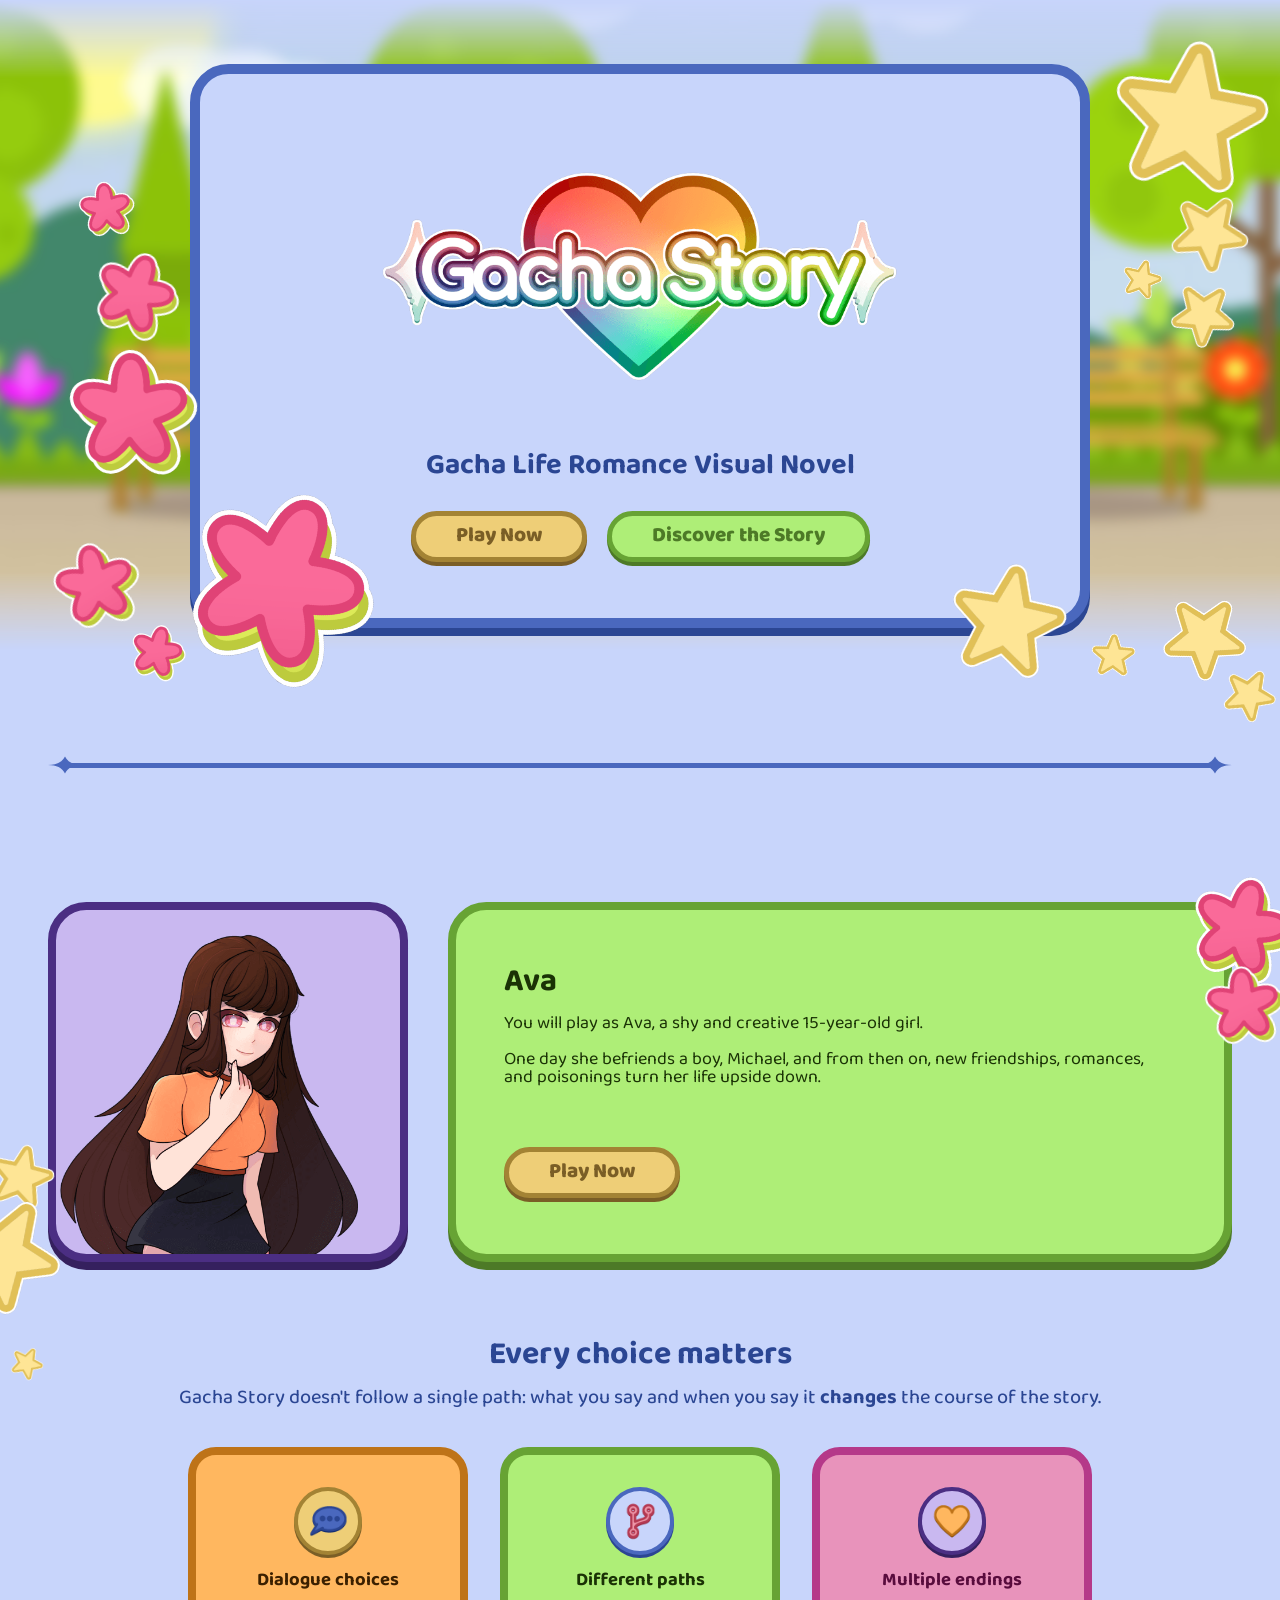
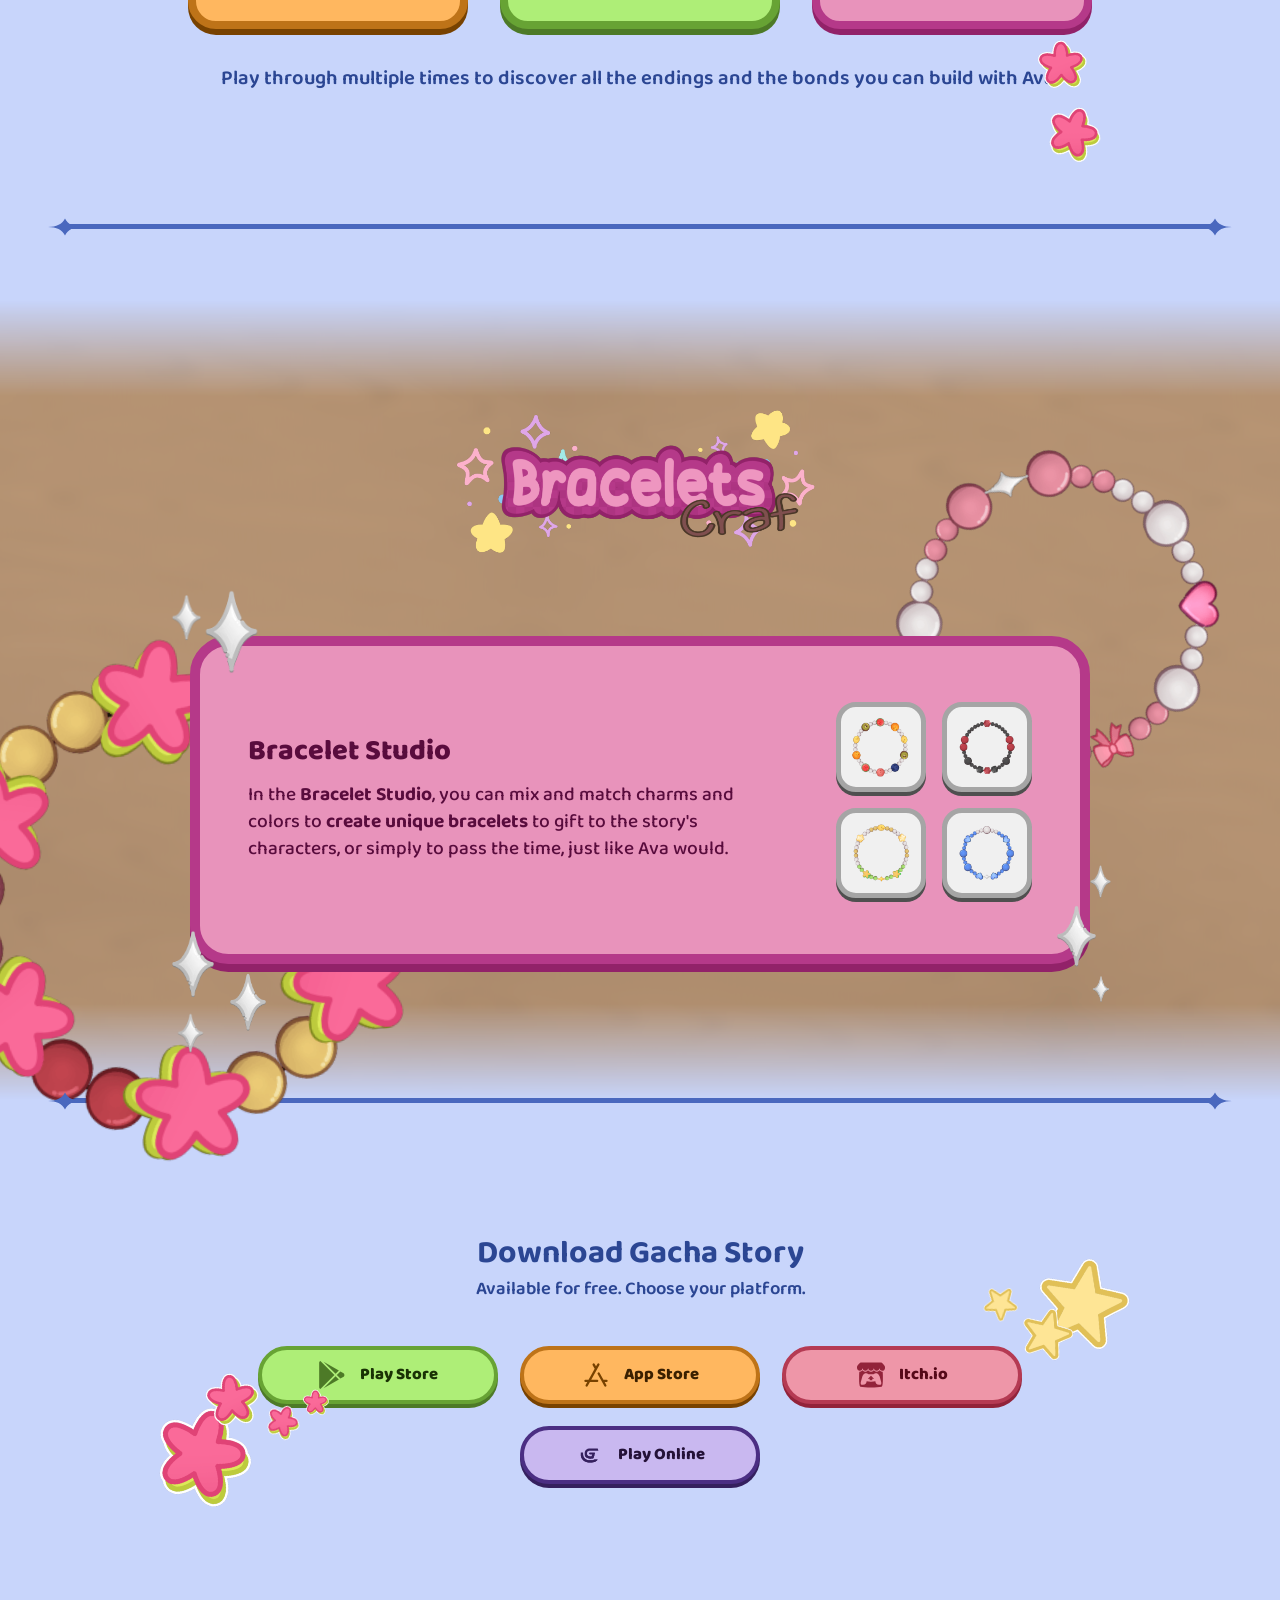
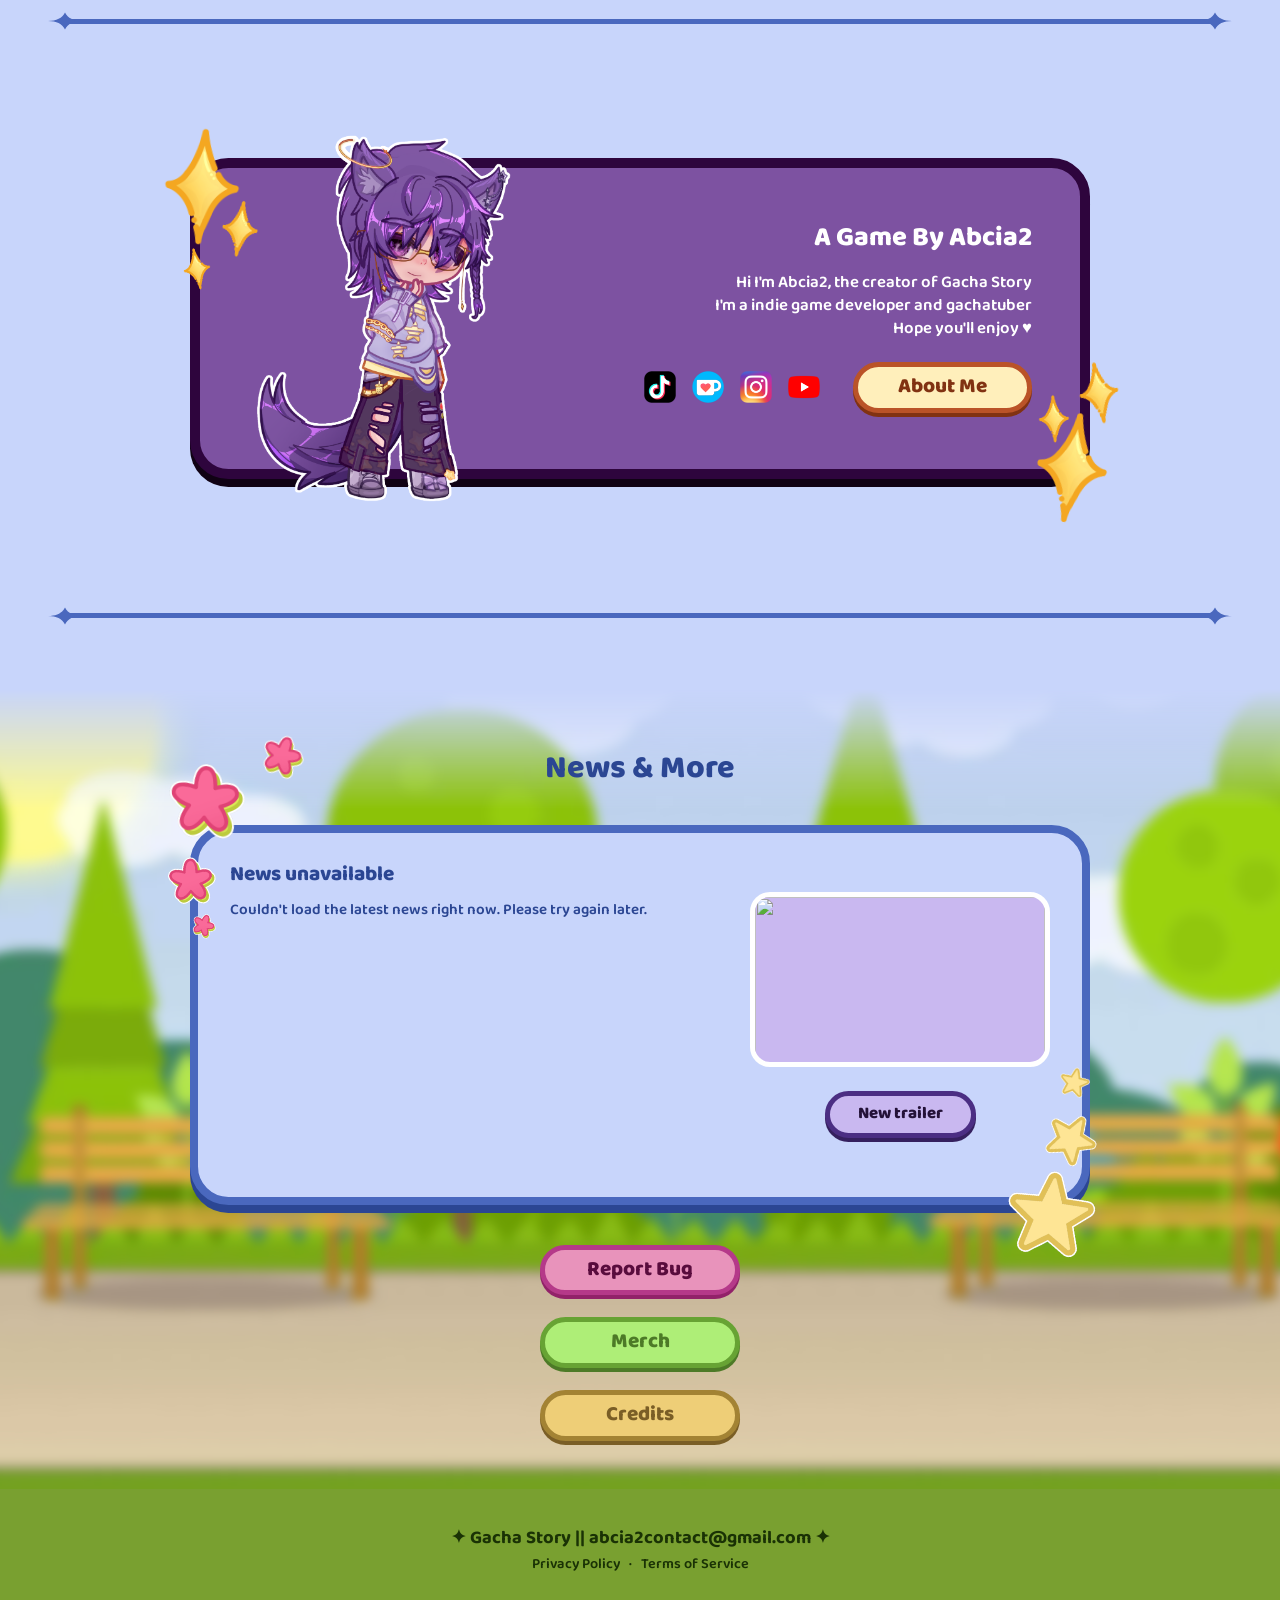
==== index.html @ 7aba1258 "bug report btn" ====
<!DOCTYPE html>
<html lang="en">

<head>
    <meta charset="UTF-8">
    <meta name="viewport" content="width=device-width, initial-scale=1.0">
    <title>Gacha Story</title>
    <link rel="stylesheet" href="reset.css">
    <link rel="stylesheet" href="vars.css">
    <link rel="stylesheet" href="style.css">
    <link rel="stylesheet" href="decorations.css">
</head>

<body>
    <section class="hero">
        <div class="hero_bg_wrap">
            <div class="hero_bg"></div>
        </div>

        <img class="hero_deco hero_flower hero_flower_1" src="assets/Decorations/Flower.png" alt="" aria-hidden="true">
        <img class="hero_deco hero_flower hero_flower_2" src="assets/Decorations/Flower.png" alt="" aria-hidden="true">
        <img class="hero_deco hero_flower hero_flower_3" src="assets/Decorations/Flower.png" alt="" aria-hidden="true">
        <img class="hero_deco hero_flower hero_flower_4" src="assets/Decorations/Flower.png" alt="" aria-hidden="true">
        <img class="hero_deco hero_flower hero_flower_5" src="assets/Decorations/Flower.png" alt="" aria-hidden="true">
        <img class="hero_deco hero_flower hero_flower_6" src="assets/Decorations/Flower.png" alt="" aria-hidden="true">

        <img class="hero_deco hero_star hero_star_1" src="assets/Decorations/Star.png" alt="" aria-hidden="true">
        <img class="hero_deco hero_star hero_star_2" src="assets/Decorations/Star.png" alt="" aria-hidden="true">
        <img class="hero_deco hero_star hero_star_3" src="assets/Decorations/Star.png" alt="" aria-hidden="true">
        <img class="hero_deco hero_star hero_star_4" src="assets/Decorations/Star.png" alt="" aria-hidden="true">
        <img class="hero_deco hero_star hero_star_5" src="assets/Decorations/Star.png" alt="" aria-hidden="true">
        <img class="hero_deco hero_star hero_star_6" src="assets/Decorations/Star.png" alt="" aria-hidden="true">
        <img class="hero_deco hero_star hero_star_7" src="assets/Decorations/Star.png" alt="" aria-hidden="true">
        <img class="hero_deco hero_star hero_star_8" src="assets/Decorations/Star.png" alt="" aria-hidden="true">

        <div class="hero_panel">
            <img class="hero_logo bup" src="assets/Logos/Logo.png" alt="Gacha Story">
            <p class="hero_subtitle">Gacha Life Romance Visual Novel</p>
            <div class="hero_actions">
                <button class="btn btn_yellow"
                    onclick="document.getElementById('download_section').scrollIntoView({ behavior: 'smooth' })">Play
                    Now</button>
                <button class="btn btn_green"
                    onclick="document.getElementById('story_about_con').scrollIntoView({ behavior: 'smooth' })">Discover
                    the Story</button>
            </div>
        </div>
    </section>

    <div class="divider">
        <svg class="divider_sparkle" aria-hidden="true">
            <use href="assets/sprite.svg#icon-sparkle"></use>
        </svg>
        <span class="divider_line"></span>
        <svg class="divider_sparkle" aria-hidden="true">
            <use href="assets/sprite.svg#icon-sparkle"></use>
        </svg>
    </div>

    <section class="story">
        <div class="story_char_con">
            <div class="story_ava_con">
                <img src="assets/Images/AvaArtworkPNG.png" alt="Ava" class="story_ava_img">
            </div>
            <div class="story_about_con" id="story_about_con">
                <div class="story_about_text_con">
                    <span class="story_about_title">Ava</span>
                    <br><br>
                    <span class="story_about_text">You will play as Ava, a shy and creative 15-year-old girl.<br><br>One
                        day
                        she befriends a boy, Michael, and from then on, new friendships, romances, and poisonings turn
                        her life upside down.</span>
                </div>
                <button class="btn btn_yellow"
                    onclick="document.getElementById('download_section').scrollIntoView({ behavior: 'smooth' })">Play
                    Now</button>
            </div>

            <img class="story_deco story_star story_star_1" src="assets/Decorations/Star.png" alt="" aria-hidden="true">
            <img class="story_deco story_star story_star_2" src="assets/Decorations/Star.png" alt="" aria-hidden="true">
            <img class="story_deco story_star story_star_3" src="assets/Decorations/Star.png" alt="" aria-hidden="true">
            <img class="story_deco story_star story_star_4" src="assets/Decorations/Star.png" alt="" aria-hidden="true">
            <img class="story_deco story_star story_star_5" src="assets/Decorations/Star.png" alt="" aria-hidden="true">

            <img class="story_deco story_flower story_flower_1" src="assets/Decorations/Flower.png" alt="" aria-hidden="true">
            <img class="story_deco story_flower story_flower_2" src="assets/Decorations/Flower.png" alt="" aria-hidden="true">
        </div>

        <div class="story_branch_con">
            <div class="story_branch_titles_con">
                <span class="story_branch_title">Every choice matters</span>
                <br>
                <span class="story_branch_text">Gacha Story doesn't follow a single path: what you say and when you say
                    it <strong>changes</strong> the course of the story.</span>
            </div>

            <div class="story_branch_cards_con">
                <div class="story_branch_card story_branch_card_orange">
                    <div class="story_branch_card_icon story_branch_card_icon_yellow">
                        <img src="assets/Icons/Icon_Dialogue.png" alt="" class="story_branch_card_icon_img">
                    </div>
                    <span class="story_branch_card_title">Dialogue choices</span>
                </div>
                <div class="story_branch_card story_branch_card_green">
                    <div class="story_branch_card_icon story_branch_card_icon_blue">
                        <img src="assets/Icons/Icon_Paths.png" alt="" class="story_branch_card_icon_img">
                    </div>
                    <span class="story_branch_card_title">Different paths</span>
                </div>
                <div class="story_branch_card story_branch_card_pink">
                    <div class="story_branch_card_icon story_branch_card_icon_purple">
                        <img src="assets/Icons/Icon_Heart.png" alt="" class="story_branch_card_icon_img">
                    </div>
                    <span class="story_branch_card_title">Multiple endings</span>

                    <img class="story_deco story_branch_flower story_branch_flower_1" src="assets/Decorations/Flower.png" alt="" aria-hidden="true">
                    <img class="story_deco story_branch_flower story_branch_flower_2" src="assets/Decorations/Flower.png" alt="" aria-hidden="true">
                </div>
            </div>

            <div class="story_branch_titles_con">
                <span class="story_branch_text_2">Play through multiple times to discover all the endings and the bonds
                    you can build with Ava.</span>
            </div>
        </div>
    </section>

    <div class="divider">
        <svg class="divider_sparkle" aria-hidden="true">
            <use href="assets/sprite.svg#icon-sparkle"></use>
        </svg>
        <span class="divider_line"></span>
        <svg class="divider_sparkle" aria-hidden="true">
            <use href="assets/sprite.svg#icon-sparkle"></use>
        </svg>
    </div>

    <section class="hero">
        <div class="bracelets_bg_wrap">
            <div class="bracelets_bg"></div>
        </div>

        <img class="bracelets_logo bup" src="assets/Logos/Bracelets_Logo.png" alt="Bracelets Craft">

        <div class="bracelets_frame">
            <img class="bracelets_deco bracelets_chain bracelets_chain_top" src="assets/Icons/Icon_Bracelets_D.png" alt="" aria-hidden="true">
            <img class="bracelets_deco bracelets_chain bracelets_chain_bottom" src="assets/Icons/Icon_Bracelets_A.png" alt="" aria-hidden="true">

            <img class="bracelets_deco bracelets_sparkle bracelets_sparkle_1" src="assets/Icons/Icon_White_Sparkle.png" alt="" aria-hidden="true">
            <img class="bracelets_deco bracelets_sparkle bracelets_sparkle_2" src="assets/Icons/Icon_White_Sparkle.png" alt="" aria-hidden="true">
            <img class="bracelets_deco bracelets_sparkle bracelets_sparkle_3" src="assets/Icons/Icon_White_Sparkle.png" alt="" aria-hidden="true">
            <img class="bracelets_deco bracelets_sparkle bracelets_sparkle_4" src="assets/Icons/Icon_White_Sparkle.png" alt="" aria-hidden="true">
            <img class="bracelets_deco bracelets_sparkle bracelets_sparkle_5" src="assets/Icons/Icon_White_Sparkle.png" alt="" aria-hidden="true">
            <img class="bracelets_deco bracelets_sparkle bracelets_sparkle_6" src="assets/Icons/Icon_White_Sparkle.png" alt="" aria-hidden="true">
            <img class="bracelets_deco bracelets_sparkle bracelets_sparkle_7" src="assets/Icons/Icon_White_Sparkle.png" alt="" aria-hidden="true">
            <img class="bracelets_deco bracelets_sparkle bracelets_sparkle_8" src="assets/Icons/Icon_White_Sparkle.png" alt="" aria-hidden="true">

            <div class="bracelets_panel">
                <div class="bracelets_text_con">
                    <span class="bracelets_title">Bracelet Studio</span>
                    <span class="bracelets_text">In the <strong>Bracelet Studio</strong>, you can mix and match charms and
                        colors to
                        <strong>create unique bracelets</strong> to gift to the story's characters, or simply to pass the
                        time, just like
                        Ava would.</span>
                </div>
                <div class="bracelets_grid_con">
                    <div class="bracelets_swatch">
                        <img src="assets/Icons/Icon_Bracelets_B.png" alt="" class="bracelets_swatch_img">
                    </div>
                    <div class="bracelets_swatch">
                        <img src="assets/Icons/Icon_Bracelets_E.png" alt="" class="bracelets_swatch_img">
                    </div>
                    <div class="bracelets_swatch">
                        <img src="assets/Icons/Icon_Bracelets_C.png" alt="" class="bracelets_swatch_img">
                    </div>
                    <div class="bracelets_swatch">
                        <img src="assets/Icons/Icon_Bracelets_F.png" alt="" class="bracelets_swatch_img">
                    </div>
                </div>
            </div>
        </div>
    </section>


    <div class="divider">
        <svg class="divider_sparkle" aria-hidden="true">
            <use href="assets/sprite.svg#icon-sparkle"></use>
        </svg>
        <span class="divider_line"></span>
        <svg class="divider_sparkle" aria-hidden="true">
            <use href="assets/sprite.svg#icon-sparkle"></use>
        </svg>
    </div>

    <section class="download">
        <div class="download_frame">
            <div class="download_titles_con" id="download_section">
                <span class="download_title">Download Gacha Story</span>
                <span class="download_text">Available for free. Choose your platform.</span>
            </div>

            <div class="download_buttons_con">
                <a href="#" target="_blank" class="download_btn download_btn_green">
                    <span class="download_btn_icon download_btn_icon_playstore"></span>
                    <span class="download_btn_label">Play Store</span>
                </a>
                <a href="#" target="_blank" class="download_btn download_btn_orange">
                    <span class="download_btn_icon download_btn_icon_appstore"></span>
                    <span class="download_btn_label">App Store</span>
                </a>
                <a href="https://abcia2.itch.io/ligl" target="_blank" class="download_btn download_btn_red">
                    <span class="download_btn_icon download_btn_icon_itchio"></span>
                    <span class="download_btn_label">Itch.io</span>
                </a>
                <a href="https://gd.games/abcia2/life-in-gacha-life" target="_blank"
                    class="download_btn download_btn_purple">
                    <span class="download_btn_icon download_btn_icon_gdevelop"></span>
                    <span class="download_btn_label">Play Online</span>
                </a>
            </div>

            <img class="download_deco download_star download_star_1" src="assets/Decorations/Star.png" alt="" aria-hidden="true">
            <img class="download_deco download_star download_star_2" src="assets/Decorations/Star.png" alt="" aria-hidden="true">
            <img class="download_deco download_star download_star_3" src="assets/Decorations/Star.png" alt="" aria-hidden="true">

            <img class="download_deco download_flower download_flower_1" src="assets/Decorations/Flower.png" alt="" aria-hidden="true">
            <img class="download_deco download_flower download_flower_2" src="assets/Decorations/Flower.png" alt="" aria-hidden="true">
            <img class="download_deco download_flower download_flower_3" src="assets/Decorations/Flower.png" alt="" aria-hidden="true">
            <img class="download_deco download_flower download_flower_4" src="assets/Decorations/Flower.png" alt="" aria-hidden="true">
        </div>
    </section>

    <div class="divider">
        <svg class="divider_sparkle" aria-hidden="true">
            <use href="assets/sprite.svg#icon-sparkle"></use>
        </svg>
        <span class="divider_line"></span>
        <svg class="divider_sparkle" aria-hidden="true">
            <use href="assets/sprite.svg#icon-sparkle"></use>
        </svg>
    </div>

    <section class="about">
        <div class="about_panel">
            <img class="about_sparkle about_sparkle_1" src="assets/Decorations/AbiSparkle.png" alt="" aria-hidden="true">
            <img class="about_sparkle about_sparkle_2" src="assets/Decorations/AbiSparkle.png" alt="" aria-hidden="true">
            <img class="about_sparkle about_sparkle_3" src="assets/Decorations/AbiSparkle.png" alt="" aria-hidden="true">
            <img class="about_sparkle about_sparkle_4" src="assets/Decorations/AbiSparkle.png" alt="" aria-hidden="true">
            <img class="about_sparkle about_sparkle_5" src="assets/Decorations/AbiSparkle.png" alt="" aria-hidden="true">
            <img class="about_sparkle about_sparkle_6" src="assets/Decorations/AbiSparkle.png" alt="" aria-hidden="true">

            <div class="about_avatar_spacer">
                <img class="about_avatar" src="assets/Images/Abcia2_Avatar.png" alt="Abcia2">
            </div>

            <div class="about_content_con">
                <span class="about_title">A Game By Abcia2</span>

                <div class="about_text_con">
                    <span class="about_text">Hi I'm Abcia2, the creator of Gacha Story</span>
                    <span class="about_text">I'm a indie game developer and gachatuber</span>
                    <span class="about_text">Hope you'll enjoy ♥</span>
                </div>

                <div class="about_bottom_con">
                    <div class="about_socials_con">
                        <a href="https://www.tiktok.com/@abcia_2" target="_blank" class="about_social_link bup"><img
                                src="assets/Icons/tt.png" target="_blank" alt="TikTok" class="about_social_icon"></a>
                        <a href="https://ko-fi.com/abcia2" target="_blank" class="about_social_link bup"><img
                                src="assets/Icons/kf.png" alt="Ko-fi" class="about_social_icon"></a>
                        <a href="https://instagram.com/abcia_2" target="_blank" class="about_social_link bup"><img
                                src="assets/Icons/ig.png" alt="Instagram" class="about_social_icon"></a>
                        <a href="https://www.youtube.com/@Abcia2" target="_blank" class="about_social_link bup"><img
                                src="assets/Icons/yt.png" alt="YouTube" class="about_social_icon"></a>
                    </div>
                    <a href="https://abcia2.com/" class="btn btn_about">About Me</a>
                </div>
            </div>
        </div>
    </section>

    <div class="divider">
        <svg class="divider_sparkle" aria-hidden="true">
            <use href="assets/sprite.svg#icon-sparkle"></use>
        </svg>
        <span class="divider_line"></span>
        <svg class="divider_sparkle" aria-hidden="true">
            <use href="assets/sprite.svg#icon-sparkle"></use>
        </svg>
    </div>

    <section class="news">
        <div class="news_bg_wrap">
            <div class="news_bg"></div>
        </div>

        <span class="news_title">News &amp; More</span>

        <div class="notice_panel">
            <div class="notice_text_con">
                <span class="notice_title" id="notice_title">Loading...</span>
                <div class="notice_body_scroll">
                    <span class="notice_body" id="notice_body"></span>
                </div>
            </div>

            <div class="notice_side_con">
                <img class="notice_image" id="notice_image" src="" alt="">
                <span class="notice_image_desc" id="notice_image_desc"></span>
                <a class="btn btn_notice" id="notice_link" href="#" target="_blank">New trailer</a>
            </div>

            <img class="notice_deco notice_flower notice_flower_1" src="assets/Decorations/Flower.png" alt="" aria-hidden="true">
            <img class="notice_deco notice_flower notice_flower_2" src="assets/Decorations/Flower.png" alt="" aria-hidden="true">
            <img class="notice_deco notice_flower notice_flower_3" src="assets/Decorations/Flower.png" alt="" aria-hidden="true">
            <img class="notice_deco notice_flower notice_flower_4" src="assets/Decorations/Flower.png" alt="" aria-hidden="true">

            <img class="notice_deco notice_star notice_star_1" src="assets/Decorations/Star.png" alt="" aria-hidden="true">
            <img class="notice_deco notice_star notice_star_2" src="assets/Decorations/Star.png" alt="" aria-hidden="true">
            <img class="notice_deco notice_star notice_star_3" src="assets/Decorations/Star.png" alt="" aria-hidden="true">
        </div>

        <div class="news_buttons_con">
            <a href="https://docs.google.com/forms/d/e/1FAIpQLSdXiDuOtza90WfJM_IUyd9huTtc1TAJIAgN6i9Jk4E0dZnsFQ/viewform?usp=dialog" target="_blank" class="btn btn_pink">Report Bug</a>
            <a href="https://acggoods.com/store/abcia2" target="_blank" class="btn btn_green">Merch</a>
            <button type="button" class="btn btn_yellow" id="credits_open_btn">Credits</button>
        </div>
    </section>

    <footer class="footer">
        <span class="footer_main">✦ Gacha Story || abcia2contact@gmail.com ✦</span>
        <span class="footer_links">
            <a href="privacy.html" class="footer_link">Privacy Policy</a>
            <span class="footer_sep">·</span>
            <a href="terms.html" class="footer_link">Terms of Service</a>
        </span>
    </footer>

    <div class="credits_overlay" id="credits_overlay" aria-hidden="true">
        <div class="credits_modal" role="dialog" aria-modal="true" aria-labelledby="credits_title_label">
            <div class="credits_header">
                <span class="credits_title" id="credits_title_label">Credits</span>
                <button type="button" class="credits_close" id="credits_close_btn" aria-label="Close credits">✕</button>
            </div>

            <div class="divider credits_divider" aria-hidden="true">
                <svg class="divider_sparkle" aria-hidden="true">
                    <use href="assets/sprite.svg#icon-sparkle"></use>
                </svg>
                <span class="divider_line"></span>
                <svg class="divider_sparkle" aria-hidden="true">
                    <use href="assets/sprite.svg#icon-sparkle"></use>
                </svg>
            </div>

            <div class="credits_body">
                <p class="credits_line"><span class="credits_icon" aria-hidden="true">💻</span> Developer: Abcia2</p>
                <p class="credits_line"><span class="credits_icon" aria-hidden="true">🎵</span> Musics: pegonthetrack &amp; ELVGames, Crow Shade, Alex Coldfire;</p>
                <p class="credits_line"><span class="credits_icon" aria-hidden="true">💖</span> Special thanks to Lunime and all KoFi supporters</p>
            </div>
        </div>
    </div>

    <script>
        (function () {
            var openBtn = document.getElementById('credits_open_btn');
            var overlay = document.getElementById('credits_overlay');
            var closeBtn = document.getElementById('credits_close_btn');
            if (!openBtn || !overlay || !closeBtn) return;

            var CLOSE_ANIM_MS = 140;
            // deve combaciare con la durata di .credits_overlay.is-closing / .credits_pop_out in style.css
            var closeTimer = null;

            function openCredits() {
                if (closeTimer) {
                    clearTimeout(closeTimer);
                    closeTimer = null;
                }
                overlay.classList.remove('is-closing');
                overlay.classList.add('is-open');
                overlay.setAttribute('aria-hidden', 'false');
                document.body.style.overflow = 'hidden';
                closeBtn.focus();
            }

            function closeCredits() {
                if (!overlay.classList.contains('is-open')) return;
                overlay.classList.remove('is-open');
                overlay.classList.add('is-closing');
                overlay.setAttribute('aria-hidden', 'true');
                document.body.style.overflow = '';
                openBtn.focus();

                if (closeTimer) clearTimeout(closeTimer);
                closeTimer = setTimeout(function () {
                    overlay.classList.remove('is-closing');
                    closeTimer = null;
                }, CLOSE_ANIM_MS);
            }

            openBtn.addEventListener('click', openCredits);
            closeBtn.addEventListener('click', closeCredits);

            overlay.addEventListener('click', function (e) {
                if (e.target === overlay) closeCredits();
            });

            document.addEventListener('keydown', function (e) {
                if (e.key === 'Escape' && overlay.classList.contains('is-open')) closeCredits();
            });
        })();
    </script>

    <script>
        fetch('https://raw.githubusercontent.com/Abcia2/GachaStory-NoticeBoard/main/notice.json')
            .then(function (res) { return res.json(); })
            .then(function (data) {
                var n = data.en;
                if (!n) return;

                document.getElementById('notice_title').textContent = n.Title;
                document.getElementById('notice_body').textContent = n.Body;

                var img = document.getElementById('notice_image');
                img.src = n.Image_Link;
                img.alt = n.Image_Description || '';

                document.getElementById('notice_image_desc').textContent = n.Image_Description;

                var link = document.getElementById('notice_link');
                link.href = n.Link;
                link.textContent = n.Link_Button_Text;
            })
            .catch(function (err) {
                document.getElementById('notice_title').textContent = 'News unavailable';
                document.getElementById('notice_body').textContent =
                    "Couldn't load the latest news right now. Please try again later.";
                console.error('Notice fetch failed:', err);
            });
    </script>

    <script src='https://storage.ko-fi.com/cdn/scripts/overlay-widget.js'></script>
    <script>
        kofiWidgetOverlay.draw('abcia2', {
            'type': 'floating-chat',
            'floating-chat.donateButton.text': 'Support me',
            'floating-chat.donateButton.background-color': '#ffffff',
            'floating-chat.donateButton.text-color': '#323842'
        });
    </script>
</body>

</html>
---- vars.css ----
:root {
    --blue_primary: #C8D5FB;
    --blue_border: #4A68BE;
    --blue_shadow: #2B4693;
    --blue_text: #0D1C42;

    --red_primary: #EE96A8;
    --red_border: #B53A53;
    --red_shadow: #92233A;
    --red_text: #560919;


    --orange_primary: #FFB75F;
    --orange_border: #BE7318;
    --orange_shadow: #784200;
    --orange_text: #3B2000;

    --yellow_primary: #EECE77;
    --yellow_border: #A38334;
    --yellow_shadow: #7A5E26;
    --yellow_text: #3A2B0C;

    --green_primary: #AEEE77;
    --green_border: #67A334;
    --green_shadow: #4D7A27;
    --green_text: #1A3205;

    --purple_primary: #C9B8F0;
    --purple_border: #4B2E83;
    --purple_shadow: #35205E;
    --purple_text: #241238;

    --pink_primary: #E893BB;
    --pink_border: #B53989;
    --pink_shadow: #922269;
    --pink_text: #590C3D;

    --white_primary: #F0F0F0;
    --white_border: #A5A5A5;
    --white_shadow: #4F4F4F;
    --white_text: #202020;

    --abcia2_violet_primary: #7D52A1;
    --abcia2_violet_border: #2E053D;
    --abcia2_violet_shadow: #100214;
    --abcia2_violet_text: #2E053D;

    --abcia2_yellow_primary: #FFEFBB;
    --abcia2_yellow_border: #BA5328;
    --abcia2_yellow_shadow: #813212;
    --abcia2_yellow_text: #813212;

    --footer_primary_: #79A030;
    --footer_text: #1A3205;


    --panel-max-width: 900px;
    --divider_width: 1300px;

    --border_size_big: 11px;
    --shadow_size_big: 8px;

    --border_size_med: 8px;
    --shadow_size_med: 6px;

    --btn_border_size: 5px;
    --btm_shadow_size: 4px;
}
---- style.css ----
body {
    margin: 0;
    font-family: "Baloo 2", sans-serif;
    background: var(--blue_primary);
    overflow-x: hidden;
}

img {
    user-drag: none;
    user-select: none;
    -moz-user-select: none;
    -webkit-user-drag: none;
    -webkit-user-select: none;
    -ms-user-select: none;
}

strong {
    font-weight: 700;
}

section {
    position: relative;
    display: flex;
    align-items: center;
    justify-content: center;
    overflow: visible;
    padding: clamp(24px, 6vw, 64px) clamp(16px, 5vw, 48px);
}

.bup:active {
    transform: translateY(3px);
}

/* ============================================
     HERO
     ============================================ */

.hero {
    flex-direction: column;
    gap: clamp(20px, 4vw, 36px);
}

.hero_bg_wrap {
    position: absolute;
    inset: 0;
    overflow: hidden;
    z-index: 0;
    height: 650px;

    -webkit-mask-image: linear-gradient(to bottom,
            transparent 0%,
            black 12%,
            black 88%,
            transparent 100%);
    mask-image: linear-gradient(to bottom,
            transparent 0%,
            black 12%,
            black 88%,
            transparent 100%);
}

.hero_bg {
    position: absolute;
    inset: 0;
    background-image: url("assets/Backgrounds/Hero_Background.jpg");
    background-size: cover;
    background-position: center;
    filter: blur(6px) saturate(1.1);
    transform: scale(1.08);
}

.hero_panel {
    position: relative;
    z-index: 2;
    width: 100%;
    max-width: var(--panel-max-width);
    background: var(--blue_primary);
    border: clamp(4px, 0.8vw, var(--border_size_big)) solid var(--blue_border);
    border-radius: clamp(20px, 3vw, 40px);
    padding: clamp(28px, 5vw, 56px) clamp(20px, 5vw, 48px);
    text-align: center;
    box-shadow: 0 var(--shadow_size_big) 0 var(--blue_shadow);
}

.hero_logo {
    max-width: min(90%, 520px);
    margin: 0 auto clamp(16px, 3vw, 28px);
    display: block;
}

.hero_subtitle {
    color: var(--blue_shadow);
    font-weight: 700;
    font-size: clamp(1.3rem, 2.4vw, 1.8rem);
    margin: 0 0 clamp(20px, 4vw, 32px);
}

.hero_actions {
    display: flex;
    flex-wrap: wrap;
    gap: clamp(12px, 2.5vw, 20px);
    justify-content: center;
}

@media (max-width: 640px) {
    .hero {
        min-height: auto;
        padding: 32px 12px;
    }

    .hero_bg_wrap {
        height: auto;
    }

    .hero_actions {
        flex-direction: column;
        align-items: stretch;
    }

    .hero_panel {
        display: flex;
        flex-direction: column;
        align-items: center;
        justify-content: center;
    }
}

/* ============================================
     STORY
     ============================================ */
.story {
    flex-direction: column;
    gap: clamp(50px, 6vw, 80px);
}

.story_char_con {
    display: flex;
    flex-direction: row;
    align-items: stretch;
    justify-content: center;
    gap: clamp(20px, 4vw, 40px);
    width: 100%;
    max-width: var(--divider_width);
    margin: 0 auto;
}

.story_ava_con {
    position: relative;
    z-index: 2;
    flex: 0 0 clamp(220px, 32%, 360px);
    overflow: hidden;
    background: var(--purple_primary);
    border: clamp(4px, 0.8vw, var(--border_size_med)) solid var(--purple_border);
    border-radius: clamp(20px, 3vw, 40px);
    box-shadow: 0 var(--shadow_size_big) 0 var(--purple_shadow);
}

.story_ava_img {
    display: block;
    width: 100%;
    height: 100%;
    object-fit: cover;
    object-position: top center;
}

.story_about_con {
    position: relative;
    z-index: 2;
    flex: 1 1 0%;
    background: var(--green_primary);
    border: clamp(4px, 0.8vw, var(--border_size_med)) solid var(--green_border);
    border-radius: clamp(20px, 3vw, 40px);
    padding: clamp(28px, 5vw, 56px) clamp(20px, 5vw, 48px);
    box-shadow: 0 var(--shadow_size_big) 0 var(--green_shadow);

    display: flex;
    flex-direction: column;
    justify-content: space-between;
    align-items: flex-start;
}

.story_about_title {
    font-family: "Baloo 2", sans-serif;
    font-size: xx-large;
    font-weight: 700;
    color: var(--green_text);
}

.story_about_text {
    font-family: "Baloo 2", sans-serif;
    font-size: large;
    font-weight: 400;
    color: var(--green_text);
}

.story_branch_con {
    display: flex;
    flex-direction: column;
    align-items: center;
    gap: clamp(24px, 4vw, 40px);
    width: 100%;
}

.story_branch_titles_con {
    display: flex;
    flex-direction: column;
    align-items: center;
    justify-content: center;
    text-align: center;
}

.story_branch_title {
    font-family: "Baloo 2", sans-serif;
    font-size: 2rem;
    font-weight: 700;
    color: var(--blue_shadow);
}

.story_branch_text {
    font-family: "Baloo 2", sans-serif;
    font-size: 1.25rem;
    font-weight: 450;
    color: var(--blue_shadow);
}

.story_branch_text_2 {
    font-family: "Baloo 2", sans-serif;
    font-size: 1.27rem;
    font-weight: 600;
    color: var(--blue_shadow);
}

.story_branch_cards_con {
    display: flex;
    flex-direction: row;
    flex-wrap: wrap;
    justify-content: center;
    align-items: stretch;
    gap: clamp(16px, 3vw, 32px);
    width: 100%;
    max-width: var(--divider_width);
    margin: 0 auto;
}

.story_branch_card {
    display: flex;
    flex-direction: column;
    align-items: center;
    justify-content: center;
    gap: clamp(10px, 2vw, 16px);
    flex: 1 1 220px;
    max-width: 280px;
    border-radius: clamp(16px, 2.5vw, 28px);
    padding: clamp(20px, 3vw, 32px) clamp(16px, 3vw, 24px);
    text-align: center;
}

.story_branch_card:active {
    transform: translateY(3px);
}

.story_branch_card_orange {
    background: var(--orange_primary);
    border: clamp(4px, 0.8vw, var(--border_size_med)) solid var(--orange_border);
    box-shadow: 0 var(--shadow_size_med) 0 var(--orange_shadow);
    color: var(--orange_text);
}

.story_branch_card_green {
    background: var(--green_primary);
    border: clamp(4px, 0.8vw, var(--border_size_med)) solid var(--green_border);
    box-shadow: 0 var(--shadow_size_med) 0 var(--green_shadow);
    color: var(--green_text);
}

.story_branch_card_pink {
    background: var(--pink_primary);
    border: clamp(4px, 0.8vw, var(--border_size_med)) solid var(--pink_border);
    box-shadow: 0 var(--shadow_size_med) 0 var(--pink_shadow);
    color: var(--pink_text);
}

.story_branch_card_orange:active {
    box-shadow: 0 2px 0 var(--orange_shadow);
}

.story_branch_card_green:active {
    box-shadow: 0 2px 0 var(--green_shadow);
}

.story_branch_card_pink:active {
    box-shadow: 0 2px 0 var(--pink_shadow);
}

.story_branch_card_icon {
    width: clamp(58px, 8vw, 68px);
    height: clamp(58px, 8vw, 68px);
    border-radius: 50%;
    flex-shrink: 0;
    display: flex;
    align-items: center;
    justify-content: center;
    overflow: hidden;
}

.story_branch_card_icon_img {
    height: 70%;
    object-fit: contain;
    display: block;
}

.story_branch_card_icon_yellow {
    background: var(--yellow_primary);
    border: 4px solid var(--yellow_border);
    box-shadow: 0 3px 0 var(--yellow_shadow);
}

.story_branch_card_icon_blue {
    background: var(--blue_primary);
    border: 4px solid var(--blue_border);
    box-shadow: 0 3px 0 var(--blue_shadow);
}

.story_branch_card_icon_purple {
    background: var(--purple_primary);
    border: 4px solid var(--purple_border);
    box-shadow: 0 3px 0 var(--purple_shadow);
}

.story_branch_card_title {
    font-family: "Baloo 2", sans-serif;
    font-weight: 700;
    font-size: clamp(1rem, 2vw, 1.15rem);
}

@media (max-width: 640px) {
    .story_char_con {
        flex-direction: column;
    }

    .story_ava_con {
        flex: none;
        width: 100%;
        height: clamp(220px, 60vw, 320px);
    }

    .story_about_text_con {
        margin-bottom: 20px;
    }

    .story_about_con {
        text-align: center;
        align-items: center;
    }

    .story_branch_title {
        font-size: 1.5rem;
    }

    .story_branch_text {
        font-size: 1rem;
    }

    .story_branch_text_2 {
        font-size: 1.1rem;
    }
}


/* ============================================
     BRACELETS
     ============================================ */

.bracelets_bg_wrap {
    position: absolute;
    inset: 0;
    overflow: hidden;
    z-index: 0;
    height: 800px;

    -webkit-mask-image: linear-gradient(to bottom,
            transparent 0%,
            black 12%,
            black 88%,
            transparent 100%);
    mask-image: linear-gradient(to bottom,
            transparent 0%,
            black 12%,
            black 88%,
            transparent 100%);
}

.bracelets_bg {
    position: absolute;
    inset: 0;
    background-image: url("assets/Backgrounds/Bracelets_Background.png");
    background-size: cover;
    background-position: center;
    filter: blur(6px) saturate(1.1);
    transform: scale(1.08);
}

.bracelets_logo {
    position: relative;
    z-index: 2;
    max-width: min(80%, 420px);
    display: block;
}

.bracelets_panel {
    position: relative;
    z-index: 2;
    width: 100%;
    max-width: var(--panel-max-width);
    background: var(--pink_primary);
    border: clamp(4px, 0.8vw, var(--border_size_big)) solid var(--pink_border);
    border-radius: clamp(20px, 3vw, 40px);
    padding: clamp(28px, 5vw, 56px) clamp(20px, 5vw, 48px);
    box-shadow: 0 var(--shadow_size_big) 0 var(--pink_shadow);

    display: flex;
    flex-direction: row;
    align-items: center;
    justify-content: space-between;
    gap: clamp(24px, 4vw, 48px);
}

.bracelets_text_con {
    display: flex;
    flex-direction: column;
    gap: clamp(10px, 2vw, 16px);
    flex: 1 1 55%;
    text-align: left;
}

.bracelets_title {
    font-family: "Baloo 2", sans-serif;
    font-weight: 800;
    font-size: clamp(1.4rem, 3vw, 1.8rem);
    color: var(--pink_text);
}

.bracelets_text {
    font-family: "Baloo 2", sans-serif;
    font-weight: 500;
    font-size: clamp(0.95rem, 1.6vw, 1.2rem);
    color: var(--pink_text);
    line-height: 1.4;
}

.bracelets_grid_con {
    display: grid;
    grid-template-columns: repeat(2, 1fr);
    gap: clamp(10px, 2vw, 16px);
    flex: 0 0 auto;
}

.bracelets_swatch {
    /*
    width: clamp(64px, 10vw, 90px);
    height: clamp(64px, 10vw, 90px);
    */
    width: 90px;
    height: 90px;
    border-radius: clamp(14px, 2vw, 20px);
    background: var(--white_primary);
    border: 5px solid var(--white_border);
    box-shadow: 0 4px 0 var(--white_shadow);
    display: flex;
    align-items: center;
    justify-content: center;
    overflow: hidden;
}

.bracelets_swatch:active {
    transform: translateY(3px);
}

.bracelets_swatch:active {
    box-shadow: 0 2px 0 var(--white_shadow);
}

.bracelets_swatch_img {
    width: 75%;
    height: 75%;
    object-fit: contain;
    display: block;
}

@media (max-width: 640px) {

    .bracelets_bg_wrap {
        height: 700px;
    }

    .bracelets_panel {
        flex-direction: column;
    }

    .bracelets_text_con {
        text-align: center;
        align-items: center;
    }
}

/* ============================================
     DOWNLOAD
     ============================================ */

.download {
    flex-direction: column;
    gap: clamp(30px, 4.5vw, 48px);
}

.download_titles_con {
    display: flex;
    flex-direction: column;
    align-items: center;
    justify-content: center;
    text-align: center;
    gap: clamp(6px, 1.5vw, 10px);
}

.download_title {
    font-family: "Baloo 2", sans-serif;
    font-size: 2rem;
    font-weight: 700;
    color: var(--blue_shadow);
}

.download_text {
    font-family: "Baloo 2", sans-serif;
    font-size: 1.15rem;
    font-weight: 600;
    color: var(--blue_shadow);
}

.download_buttons_con {
    display: flex;
    flex-direction: row;
    flex-wrap: wrap;
    justify-content: center;
    align-items: stretch;
    gap: clamp(14px, 2.5vw, 22px);
    width: 100%;
    max-width: var(--panel-max-width);
    margin: 0 auto;
}

.download_btn {
    display: flex;
    align-items: center;
    gap: clamp(10px, 1.6vw, 14px);
    flex: 0 1 240px;
    justify-content: center;
    padding: clamp(8px, 1.3vw, 11px) clamp(28px, 4vw, 40px);
    border-radius: 999px;
    font-family: "Baloo 2", sans-serif;
    font-weight: 800;
    font-size: clamp(0.9rem, 1.3vw, 1.05rem);
    text-decoration: none;
    cursor: pointer;
}

.download_btn:active {
    transform: translateY(3px);
}

.download_btn_label {
    white-space: nowrap;
}

.download_btn_icon {
    width: clamp(24px, 3vw, 28px);
    height: clamp(24px, 3vw, 28px);
    flex-shrink: 0;
    display: block;
    -webkit-mask-repeat: no-repeat;
    mask-repeat: no-repeat;
    -webkit-mask-position: center;
    mask-position: center;
    -webkit-mask-size: contain;
    mask-size: contain;
}

.download_btn_icon_playstore {
    -webkit-mask-image: url("assets/Icons/playstore.svg");
    mask-image: url("assets/Icons/playstore.svg");
}

.download_btn_icon_appstore {
    -webkit-mask-image: url("assets/Icons/appstore.svg");
    mask-image: url("assets/Icons/appstore.svg");
}

.download_btn_icon_itchio {
    -webkit-mask-image: url("assets/Icons/itchio.svg");
    mask-image: url("assets/Icons/itchio.svg");
}

.download_btn_icon_gdevelop {
    -webkit-mask-image: url("assets/Icons/gdevelop.svg");
    mask-image: url("assets/Icons/gdevelop.svg");
}

.download_btn_green {
    background: var(--green_primary);
    border: 4px solid var(--green_border);
    box-shadow: 0 4px 0 var(--green_shadow);
    color: var(--green_text);
}

.download_btn_green .download_btn_icon {
    background-color: var(--green_shadow);
}

.download_btn_green:active {
    box-shadow: 0 2px 0 var(--green_shadow);
}

.download_btn_orange {
    background: var(--orange_primary);
    border: 4px solid var(--orange_border);
    box-shadow: 0 4px 0 var(--orange_shadow);
    color: var(--orange_text);
}

.download_btn_orange .download_btn_icon {
    background-color: var(--orange_shadow);
}

.download_btn_orange:active {
    box-shadow: 0 2px 0 var(--orange_shadow);
}

.download_btn_red {
    background: var(--red_primary);
    border: 4px solid var(--red_border);
    box-shadow: 0 4px 0 var(--red_shadow);
    color: var(--red_text);
}

.download_btn_red .download_btn_icon {
    background-color: var(--red_shadow);
}

.download_btn_red:active {
    box-shadow: 0 2px 0 var(--red_shadow);
}

.download_btn_purple {
    background: var(--purple_primary);
    border: 4px solid var(--purple_border);
    box-shadow: 0 4px 0 var(--purple_shadow);
    color: var(--purple_text);
}

.download_btn_purple .download_btn_icon {
    background-color: var(--purple_shadow);
}

.download_btn_purple:active {
    box-shadow: 0 2px 0 var(--purple_shadow);
}

@media (max-width: 640px) {
    .download_btn {
        flex: 1 1 100%;
    }
}

/* ============================================
     ABOUT
     ============================================ */

.about_panel {
    position: relative;
    z-index: 2;
    width: 100%;
    max-width: var(--panel-max-width);
    background: var(--abcia2_violet_primary);
    border: clamp(4px, 0.8vw, var(--border_size_big)) solid var(--abcia2_violet_border);
    border-radius: clamp(20px, 3vw, 40px);
    padding: clamp(28px, 5vw, 56px) clamp(20px, 5vw, 48px);
    box-shadow: 0 var(--shadow_size_big) 0 var(--abcia2_violet_shadow);

    display: flex;
    flex-direction: row;
    align-items: center;
    gap: clamp(20px, 4vw, 40px);
}

.about_avatar_spacer {
    flex: 0 0 clamp(140px, 26%, 240px);
    align-self: stretch;
}

.about_content_con {
    flex: 1 1 0%;
    display: flex;
    flex-direction: column;
    justify-content: space-between;
    gap: clamp(16px, 3vw, 24px);
    align-self: stretch;
}

.about_title {
    font-family: "Baloo 2", sans-serif;
    font-weight: 800;
    font-size: clamp(1.3rem, 2.6vw, 1.7rem);
    color: #fff;
    text-align: right;
}

.about_text_con {
    display: flex;
    flex-direction: column;
    align-items: flex-end;
    gap: clamp(2px, 0.6vw, 6px);
}

.about_text {
    font-family: "Baloo 2", sans-serif;
    font-weight: 600;
    font-size: clamp(0.9rem, 1.5vw, 1.05rem);
    color: #fff;
    text-align: right;
}

.about_bottom_con {
    display: flex;
    flex-direction: row;
    align-items: center;
    justify-content: flex-end;
    flex-wrap: wrap;
    gap: clamp(20px, 3.5vw, 32px);
}

.about_socials_con {
    display: flex;
    flex-direction: row;
    align-items: center;
    gap: clamp(10px, 1.8vw, 14px);
}

.about_social_icon {
    width: clamp(28px, 3.5vw, 34px);
    height: clamp(28px, 3.5vw, 34px);
    display: block;
    object-fit: contain;
}

@media (max-width: 640px) {
    .about_panel {
        flex-direction: column;
    }

    .about_avatar_spacer {
        flex: none;
        align-self: stretch;
        width: 100%;
        height: clamp(140px, 45vw, 200px);
    }

    .about_content_con {
        align-items: center;
        text-align: center;
    }

    .about_text_con {
        align-items: center;
    }

    .about_bottom_con {
        flex-direction: column;
    }

    .about_text {
        text-align: center;
    }
}

/* ============================================
     NEWS
     ============================================ */

.news {
    flex-direction: column;
    gap: clamp(24px, 4vw, 40px);
    padding-bottom: 0;
    /* il footer si attacca senza stacco */
}

.news_bg_wrap {
    position: absolute;
    inset: 0;
    overflow: hidden;
    z-index: 0;

    /* sfuma SOLO in alto: in basso resta pieno per fondersi col footer */
    -webkit-mask-image: linear-gradient(to bottom,
            transparent 0%,
            black 15%,
            black 100%);
    mask-image: linear-gradient(to bottom,
            transparent 0%,
            black 15%,
            black 100%);
}

.news_bg {
    position: absolute;
    inset: -40px;
    /* sborda da tutti i lati: nasconde i bordi sfumati dal blur.
       Il wrapper ha overflow:hidden, quindi l'eccesso viene ritagliato. */
    background-image: url("assets/Backgrounds/Hero_Background.jpg");
    background-size: cover;
    background-position: center bottom;
    /* ancorata IN BASSO: la fine dell'immagine (l'erba) resta sempre
       visibile a contatto col footer, invece di essere tagliata via */
    filter: blur(6px) saturate(1.1);
}

.news_title {
    position: relative;
    z-index: 2;
    font-family: "Baloo 2", sans-serif;
    font-weight: 800;
    font-size: clamp(1.6rem, 3vw, 2rem);
    color: var(--blue_shadow);
}

.notice_panel {
    position: relative;
    z-index: 2;
    width: 100%;
    max-width: var(--panel-max-width);
    height: clamp(300px, 42vw, 380px);
    /* altezza FISSA: il testo scorre dentro */
    background: var(--blue_primary);
    border: clamp(4px, 0.8vw, var(--border_size_med)) solid var(--blue_border);
    border-radius: clamp(20px, 3vw, 40px);
    padding: clamp(20px, 3vw, 32px);
    box-shadow: 0 var(--shadow_size_big) 0 var(--blue_shadow);

    display: flex;
    flex-direction: row;
    align-items: flex-start;
    gap: clamp(18px, 3vw, 32px);
}

.notice_text_con {
    flex: 1 1 0%;
    min-width: 0;
    height: 100%;
    display: flex;
    flex-direction: column;
    gap: clamp(8px, 1.5vw, 14px);
}

.notice_title {
    font-family: "Baloo 2", sans-serif;
    font-weight: 800;
    font-size: clamp(1.05rem, 2vw, 1.3rem);
    color: var(--blue_shadow);
    flex-shrink: 0;
}

.notice_body_scroll {
    flex: 1 1 0%;
    overflow-y: auto;
    /* SOLO questo blocco scorre, il pannello resta fermo */
    padding-right: 12px;

    /* Firefox */
    scrollbar-width: thin;
    scrollbar-color: var(--blue_border) transparent;
}

/* Chrome / Safari / Edge */
.notice_body_scroll::-webkit-scrollbar {
    width: 10px;
}

.notice_body_scroll::-webkit-scrollbar-track {
    background: rgba(255, 255, 255, 0.55);
    border-radius: 999px;
}

.notice_body_scroll::-webkit-scrollbar-thumb {
    background: var(--blue_border);
    border-radius: 999px;
    border: 2px solid rgba(255, 255, 255, 0.55);
}

.notice_body_scroll::-webkit-scrollbar-thumb:hover {
    background: var(--blue_shadow);
}

.notice_body {
    font-family: "Baloo 2", sans-serif;
    font-weight: 600;
    font-size: clamp(0.85rem, 1.4vw, 0.95rem);
    color: var(--blue_shadow);
    line-height: 1.5;
    white-space: pre-line;
    /* rispetta gli a capo del JSON */
}

.notice_side_con {
    flex: 0 0 clamp(210px, 40%, 300px);
    /* larghezza fissa e più ampia: immagine e bottone non si muovono */
    height: 100%;
    display: flex;
    flex-direction: column;
    align-items: center;
    justify-content: center;
    /* immagine + bottone centrati verticalmente nel pannello */
    gap: clamp(8px, 1.5vw, 12px);
}

.notice_image {
    width: 100%;
    height: clamp(130px, 19vw, 175px);
    /* altezza fissa */
    object-fit: cover;
    border: 5px solid #fff;
    border-radius: clamp(12px, 2vw, 20px);
    display: block;
    background: var(--purple_primary);
}

.notice_image_desc {
    font-family: "Baloo 2", sans-serif;
    font-weight: 600;
    font-size: clamp(0.8rem, 1.3vw, 0.9rem);
    color: var(--blue_shadow);
    text-align: center;
}

.news_buttons_con {
    position: relative;
    z-index: 2;
    display: flex;
    flex-wrap: wrap;
    justify-content: center;
    gap: clamp(14px, 2.5vw, 22px);
    max-width: 480px;
    padding-bottom: clamp(24px, 5vw, 48px);
}

.news_buttons_con .btn {
    flex: 0 0 200px;
    /* stessa larghezza per tutti e tre */
    text-align: center;
    padding-left: 0;
    padding-right: 0;
}

@media (max-width: 640px) {
    .notice_panel {
        flex-direction: column;
        height: auto;
        max-height: 80vh;
    }

    .notice_side_con {
        flex: none;
        width: 100%;
        height: auto;
        order: -1;
        /* immagine sopra il testo su mobile */
    }

    .notice_text_con {
        height: auto;
        min-height: 0;
    }

    .notice_body_scroll {
        max-height: 42vh;
        /* più spazio di lettura su mobile */
    }

    .news_buttons_con {
        flex-direction: column;
        align-items: center;
        width: 100%;
    }

    .news_buttons_con .btn {
        flex: none;
        width: 100%;
        max-width: 280px;
    }
}

/* ============================================
     FOOTER
     ============================================ */

.footer {
    background: var(--footer_primary_);
    /* stesso verde in cui finisce l'immagine sopra: nessuno stacco */
    display: flex;
    flex-direction: column;
    align-items: center;
    gap: clamp(6px, 1.2vw, 10px);
    padding: clamp(24px, 4vw, 40px) clamp(16px, 5vw, 48px);
    text-align: center;
}

.footer_main {
    font-family: "Baloo 2", sans-serif;
    font-weight: 700;
    font-size: clamp(0.95rem, 1.7vw, 1.15rem);
    color: var(--footer_text);
}

.footer_links {
    font-family: "Baloo 2", sans-serif;
    font-weight: 600;
    font-size: clamp(0.8rem, 1.3vw, 0.9rem);
    color: var(--footer_text);
}

.footer_link {
    color: var(--footer_text);
    text-decoration: none;
}

.footer_link:hover {
    text-decoration: underline;
}

.footer_sep {
    margin: 0 6px;
}

@media (max-width: 640px) {
    .footer {
        padding-bottom: 110px;
        /* spazio per l'overlay Ko-fi che sta in basso */
    }
}

/* ============================================
     BUTTONS
     ============================================ */

.btn {
    appearance: none;
    border: none;
    cursor: pointer;
    font-family: inherit;
    font-weight: 800;
    font-size: clamp(1rem, 1.9vw, 1.3rem);
    line-height: 1;
    /* i <button> non ereditano il line-height:1 del body come gli <a>: va forzato
       qui, altrimenti un .btn su elemento <button> (es. Credits) risulta piu' alto
       degli altri .btn su <a> a parita' di font/padding */
    padding: clamp(10px, 2vw, 10px) clamp(24px, 4vw, 40px);
    border-radius: 999px;
    transition: transform 0.08s ease;
    text-decoration: none;
    display: inline-block;
}

.btn:active {
    transform: translateY(3px);
}

.btn_yellow {
    background: var(--yellow_primary);
    color: var(--yellow_shadow);
    border: 5px solid var(--yellow_border);
    box-shadow: 0 var(--btm_shadow_size) 0 var(--yellow_shadow);
}

.btn_yellow:active {
    box-shadow: 0 2px 0 var(--yellow_shadow);
}

.btn_green {
    background: var(--green_primary);
    color: var(--green_shadow);
    border: 5px solid var(--green_border);
    box-shadow: 0 var(--btm_shadow_size) 0 var(--green_shadow);
}

.btn_green:active {
    box-shadow: 0 2px 0 var(--green_shadow);
}

.btn_about {
    background: var(--abcia2_yellow_primary);
    color: var(--abcia2_yellow_text);
    border: 5px solid var(--abcia2_yellow_border);
    box-shadow: 0 var(--btm_shadow_size) 0 var(--abcia2_yellow_shadow);
}

.btn_about:active {
    box-shadow: 0 2px 0 var(--abcia2_yellow_shadow);
}

.btn_pink {
    background: var(--pink_primary);
    color: var(--pink_text);
    border: 5px solid var(--pink_border);
    box-shadow: 0 var(--btm_shadow_size) 0 var(--pink_shadow);
}

.btn_pink:active {
    box-shadow: 0 2px 0 var(--pink_shadow);
}

.btn_notice {
    background: var(--purple_primary);
    color: var(--purple_text);
    border: 5px solid var(--purple_border);
    box-shadow: 0 var(--btm_shadow_size) 0 var(--purple_shadow);
    font-size: clamp(0.9rem, 1.5vw, 1.05rem);
    padding: clamp(8px, 1.5vw, 10px) clamp(20px, 3vw, 28px);
}

.btn_notice:active {
    box-shadow: 0 2px 0 var(--purple_shadow);
}

/* ============================================
     DIVIDER
     ============================================ */
.divider {
    --divider_thick: clamp(4px, 0.9vw, 5px);
    --divider_sparkle_size: clamp(26px, 4.5vw, 34px);
    --divider_overlap: calc(var(--divider_sparkle_size) * 0.55);

    display: flex;
    align-items: center;
    max-width: var(--divider_width);
    margin: clamp(28px, 6vw, 56px) auto;
    padding: 0 clamp(20px, 5vw, 48px);
    color: var(--blue_border);
}

.divider_line {
    flex: 1;
    position: relative;
    z-index: 0;
    height: var(--divider_thick);
    background: currentColor;
    border-radius: 999px;
    margin: 0 calc(-1 * var(--divider_overlap));
}

.divider_sparkle {
    flex-shrink: 0;
    position: relative;
    z-index: 1;
    width: var(--divider_sparkle_size);
    height: var(--divider_sparkle_size);
    fill: currentColor;
    transform: rotate(90deg);
}

/* ============================================
     CREDITS MODAL
     ============================================ */
.credits_overlay {
    display: none;
    position: fixed;
    inset: 0;
    z-index: 1000;
    align-items: center;
    justify-content: center;
    padding: clamp(16px, 5vw, 32px);
    background: rgba(13, 28, 66, 0.55);
    opacity: 0;
}

.credits_overlay.is-open,
.credits_overlay.is-closing {
    display: flex;
}

.credits_overlay.is-open {
    animation: credits_fade_in 0.12s ease-out forwards;
}

.credits_overlay.is-closing {
    animation: credits_fade_out 0.14s ease-in forwards;
}

.credits_modal {
    position: relative;
    width: 100%;
    max-width: 480px;
    max-height: 85vh;
    overflow-y: auto;
    background: var(--yellow_primary);
    border: clamp(4px, 0.8vw, var(--border_size_big)) solid var(--yellow_border);
    border-radius: clamp(20px, 3vw, 32px);
    padding: clamp(24px, 4vw, 36px) clamp(20px, 4vw, 32px);
    box-shadow: 0 var(--shadow_size_big) 0 var(--yellow_shadow);
    font-family: "Baloo 2", sans-serif;
    opacity: 0;
    transform: scale(0.8) translateY(10px);
}

.credits_overlay.is-open .credits_modal {
    animation: credits_pop_in 0.2s cubic-bezier(0.34, 1.56, 0.64, 1) 0.02s forwards;
}

.credits_overlay.is-closing .credits_modal {
    animation: credits_pop_out 0.14s ease-in forwards;
}

@keyframes credits_fade_in {
    from {
        opacity: 0;
    }

    to {
        opacity: 1;
    }
}

@keyframes credits_fade_out {
    from {
        opacity: 1;
    }

    to {
        opacity: 0;
    }
}

@keyframes credits_pop_in {
    0% {
        opacity: 0;
        transform: scale(0.8) translateY(10px);
    }

    100% {
        opacity: 1;
        transform: scale(1) translateY(0);
    }
}

@keyframes credits_pop_out {
    0% {
        opacity: 1;
        transform: scale(1) translateY(0);
    }

    100% {
        opacity: 0;
        transform: scale(0.85) translateY(6px);
    }
}

.credits_header {
    display: flex;
    align-items: center;
    justify-content: space-between;
    gap: 16px;
}

.credits_title {
    font-family: "Baloo 2", sans-serif;
    font-weight: 800;
    font-size: clamp(1.5rem, 4vw, 2rem);
    color: var(--yellow_text);
}

.credits_close {
    appearance: none;
    flex-shrink: 0;
    cursor: pointer;
    width: 40px;
    height: 40px;
    display: flex;
    align-items: center;
    justify-content: center;
    font-family: inherit;
    font-weight: 800;
    font-size: 1.1rem;
    line-height: 1;
    color: var(--red_text);
    background: var(--red_primary);
    border: var(--btn_border_size) solid var(--red_border);
    border-radius: 14px;
    box-shadow: 0 var(--btm_shadow_size) 0 var(--red_shadow);
    transition: transform 0.08s ease;
}

.credits_close:active {
    transform: translateY(3px);
    box-shadow: 0 2px 0 var(--red_shadow);
}

.credits_divider {
    /* stesso componente .divider usato nel resto del sito, solo ricolorato
       in giallo (via currentColor) e con margini piu' stretti per il modale */
    color: var(--yellow_border);
    max-width: none;
    margin: clamp(14px, 3vw, 20px) 0;
    padding: 0;
    --divider_sparkle_size: clamp(20px, 4vw, 26px);
}

.credits_body {
    display: flex;
    flex-direction: column;
    gap: clamp(14px, 3vw, 20px);
}

.credits_line {
    display: flex;
    align-items: flex-start;
    gap: 10px;
    margin: 0;
    font-family: "Baloo 2", sans-serif;
    font-weight: 700;
    font-size: clamp(0.95rem, 2vw, 1.1rem);
    line-height: 1.4;
    color: var(--yellow_text);
}

.credits_icon {
    flex-shrink: 0;
    font-size: 1.2em;
}
---- decorations.css ----
/* ============================================
     DECORAZIONI
     Elementi puramente estetici: avatar e stelline
     che sbordano dai pannelli. Nessuna animazione.
     ============================================ */

/* --------------------------------------------
     HERO — fiori (sinistra) e stelle (destra)
     -------------------------------------------- */

.hero_deco {
    position: absolute;
    display: block;
    pointer-events: none;
    user-select: none;
    height: auto;
    z-index: 3;
    /* sopra il pannello: alcune lo scavalcano come nel concept */
}

/* --- FIORI: lato sinistro --- */

.hero_flower_1 {
    top: 26%;
    left: 6%;
    width: clamp(30px, 4.5vw, 64px);
    transform: rotate(-14deg);
}

.hero_flower_2 {
    top: 36%;
    left: 7%;
    width: clamp(44px, 7vw, 98px);
    transform: rotate(12deg);
}

.hero_flower_3 {
    top: 50%;
    left: 5%;
    width: clamp(64px, 10.5vw, 148px);
    transform: rotate(-8deg);
}

.hero_flower_4 {
    top: 70%;
    left: 14%;
    width: clamp(96px, 15.5vw, 218px);
    transform: rotate(16deg);
    /* il più grande: scavalca l'angolo del pannello */
}

.hero_flower_5 {
    top: 78%;
    left: 4%;
    width: clamp(44px, 7vw, 98px);
    transform: rotate(-20deg);
}

.hero_flower_6 {
    top: 90%;
    left: 10%;
    width: clamp(30px, 4.5vw, 64px);
    transform: rotate(6deg);
}

/* --- STELLE: lato destro --- */

.hero_star_1 {
    top: 4%;
    right: 0%;
    width: clamp(84px, 14vw, 200px);
    transform: rotate(-12deg);
    /* la più grande, in alto */
}

.hero_star_2 {
    top: 27%;
    right: 2%;
    width: clamp(44px, 7vw, 96px);
    transform: rotate(10deg);
}

.hero_star_3 {
    top: 37%;
    right: 9%;
    width: clamp(24px, 3.6vw, 50px);
    transform: rotate(-6deg);
}

.hero_star_4 {
    top: 40%;
    right: 3%;
    width: clamp(36px, 5.8vw, 80px);
    transform: rotate(18deg);
}

.hero_star_5 {
    top: 80%;
    right: 16%;
    width: clamp(64px, 10.5vw, 148px);
    transform: rotate(-10deg);
}

.hero_star_6 {
    top: 85%;
    right: 2%;
    width: clamp(48px, 7.6vw, 106px);
    transform: rotate(14deg);
}

.hero_star_7 {
    top: 91%;
    right: 11%;
    width: clamp(26px, 4vw, 56px);
    transform: rotate(-18deg);
}

.hero_star_8 {
    top: 96%;
    right: 0%;
    width: clamp(32px, 4.8vw, 68px);
    transform: rotate(8deg);
}

/* --------------------------------------------
     BRACELETS — bracciali decorativi (dietro al pannello)
     e stelline bianche (sopra al pannello)
     -------------------------------------------- */

/* Ancora per le decorazioni: ha ESATTAMENTE le stesse dimensioni/centratura
   del pannello rosa (stesso width:100%/max-width), cosi' le decorazioni
   restano ancorate ai suoi angoli a QUALSIASI larghezza, invece di scalare
   con la sezione (che e' larga quanto tutta la pagina). Sotto ai 900px il
   pannello (e quindi l'ancora) e' fluido come prima; sopra i 900px il
   pannello smette di crescere e le decorazioni restano "ferme" con lui. */
.bracelets_frame {
    position: relative;
    width: 100%;
    max-width: var(--panel-max-width);
}

.bracelets_deco {
    position: absolute;
    display: block;
    pointer-events: none;
    user-select: none;
    height: auto;
}

/* --- bracciali grandi: per lo piu' fuori scena / dietro al pannello --- */

.bracelets_chain {
    z-index: 1;
    /* sotto al pannello: e' lui a "tagliarli" */
}

.bracelets_chain_top {
    top: -59%;
    left: 77.4%;
    width: clamp(110px, 38.4%, 360px);
    transform: rotate(158deg);
}

.bracelets_chain_bottom {
    top: 0.4%;
    left: -32.1%;
    width: clamp(170px, 59.5%, 540px);
    transform: rotate(-5deg);
}

/* --- stelline bianche: sopra al pannello, sparse sui 4 angoli --- */

.bracelets_sparkle {
    z-index: 3;
}

/* gruppo in alto a sinistra (2) */
.bracelets_sparkle_1 {
    top: -13.1%;
    left: -3.1%;
    width: clamp(18px, 5.4%, 55px);
}

.bracelets_sparkle_2 {
    top: -14.8%;
    left: -0.3%;
    width: clamp(26px, 9.8%, 95px);
}

/* gruppo in basso a sinistra (3) */
.bracelets_sparkle_3 {
    top: 89.1%;
    left: -3.7%;
    width: clamp(22px, 8%, 80px);
}

.bracelets_sparkle_4 {
    top: 102.2%;
    left: 3%;
    width: clamp(19px, 6.9%, 68px);
}

.bracelets_sparkle_5 {
    top: 114.6%;
    left: -2.3%;
    width: clamp(14px, 4.75%, 48px);
}

/* gruppo in basso a destra (3) */
.bracelets_sparkle_6 {
    top: 69.5%;
    left: 99.2%;
    width: clamp(12px, 3.9%, 40px);
}

.bracelets_sparkle_7 {
    top: 81.3%;
    left: 94.8%;
    width: clamp(20px, 7.4%, 74px);
}

.bracelets_sparkle_8 {
    top: 103.4%;
    left: 99.7%;
    width: clamp(10px, 3.1%, 32px);
}

@media (max-width: 640px) {

    /* sui telefoni tengo solo le stelline piu' vicine al pannello */
    .bracelets_sparkle_5,
    .bracelets_sparkle_8 {
        display: none;
    }
}


/* --------------------------------------------
     STORY — stelle vicino ad Ava, fiori vicino ad About,
     2 fiori sulla card "Multiple endings"
     -------------------------------------------- */

/* story_char_con e' gia' l'ancora giusta (width:100%/max-width
   var(--divider_width)): le decorazioni restano quindi ancorate
   ai suoi angoli a qualsiasi larghezza, invece di scalare con la
   section. Le basta position:relative. */
.story_char_con {
    position: relative;
}

.story_deco {
    position: absolute;
    display: block;
    pointer-events: none;
    user-select: none;
    height: auto;
    z-index: 3;
}

/* --- stelle: cascata a sinistra, dalla card di Ava verso il basso --- */

.story_star_1 {
    top: 65.8%;
    left: -5.4%;
    width: clamp(21px, 6.3%, 82px);
    transform: rotate(-8deg);
}

.story_star_2 {
    top: 78.8%;
    left: -9.5%;
    width: clamp(37px, 11.3%, 147px);
    transform: rotate(10deg);
}

.story_star_3 {
    top: 109.2%;
    left: -9.5%;
    width: clamp(17px, 5.2%, 68px);
    transform: rotate(-14deg);
}

.story_star_4 {
    top: 122.7%;
    left: -3.4%;
    width: clamp(11px, 3.2%, 42px);
    transform: rotate(6deg);
}

.story_star_5 {
    top: 133.5%;
    left: -8.4%;
    width: clamp(11px, 3.2%, 42px);
    transform: rotate(-10deg);
}

/* --- fiori: angolo in alto a destra della card About --- */

.story_flower_1 {
    top: -8.1%;
    right: -5.4%;
    width: clamp(31px, 9.3%, 121px);
    transform: rotate(8deg);
}

.story_flower_2 {
    top: 17.3%;
    right: -4.5%;
    width: clamp(23px, 7%, 91px);
    transform: rotate(-12deg);
}

@media (max-width: 640px) {

    /* sui telefoni le card si impilano: tengo solo le decorazioni
       piu' vicine, le altre affollerebbero la colonna stretta */
    .story_star_3,
    .story_star_4,
    .story_star_5 {
        display: none;
    }

    /* i fiori restano ancorati a .story_char_con (che ora e' alta
       quanto le due card impilate), quindi il loro "top" va
       ricalcolato per restare vicino all'angolo della card About,
       che ora e' sotto invece che a fianco. */
    .story_flower_1 {
        top: 38.4%;
    }

    .story_flower_2 {
        top: 52.9%;
    }
}

/* --- 2 fiori sulla card "Multiple endings" --- */

.story_branch_card_pink {
    position: relative;
}

.story_branch_flower_1 {
    top: 110.7%;
    right: -1.3%;
    width: clamp(27px, 19.5%, 55px);
    transform: rotate(-10deg);
}

.story_branch_flower_2 {
    top: 150.5%;
    right: -6.5%;
    width: clamp(30px, 21.4%, 60px);
    transform: rotate(12deg);
}

@media (max-width: 640px) {

    /* sui telefoni il gap tra la card e il testo sotto e' troppo
       stretto: se restano alle percentuali "desktop" i fiori
       finiscono sopra il testo invece che vicino all'angolo della
       card. Li tengo piu' in alto (vicino all'angolo) e nascondo
       il secondo per non affollare. */
    .story_branch_flower_1 {
        top: 82%;
        right: -6%;
        width: clamp(20px, 15%, 36px);
    }

    .story_branch_flower_2 {
        display: none;
    }
}

/* --------------------------------------------
     DOWNLOAD — stelle vicino al titolo, fiori vicino ai bottoni
     -------------------------------------------- */

/* stessa logica di .bracelets_frame: ancora con lo stesso
   width/max-width del contenuto, cosi' le decorazioni non
   scalano con la section a tutta larghezza. */
.download_frame {
    position: relative;
    display: flex;
    flex-direction: column;
    align-items: center;
    gap: clamp(30px, 4.5vw, 48px);
    width: 100%;
    max-width: var(--panel-max-width);
}

.download_deco {
    position: absolute;
    display: block;
    pointer-events: none;
    user-select: none;
    height: auto;
    z-index: 3;
}

/* --- stelle: in alto a destra, vicino al titolo --- */

.download_star_1 {
    top: 5.4%;
    right: -5.1%;
    width: clamp(39px, 11.8%, 106px);
    transform: rotate(-10deg);
}

.download_star_2 {
    top: 18.4%;
    right: 7.7%;
    width: clamp(15px, 4.5%, 40px);
    transform: rotate(14deg);
}

.download_star_3 {
    top: 27%;
    right: 1.4%;
    width: clamp(22px, 6.7%, 60px);
    transform: rotate(-6deg);
}

/* --- fiori: in basso a sinistra, vicino ai bottoni --- */

.download_flower_1 {
    top: 67.3%;
    left: -4.3%;
    width: clamp(37px, 11.2%, 101px);
    transform: rotate(10deg);
}

.download_flower_2 {
    top: 54.6%;
    left: 1.6%;
    width: clamp(20px, 6.1%, 55px);
    transform: rotate(-14deg);
}

.download_flower_3 {
    top: 67.3%;
    left: 8.3%;
    width: clamp(13px, 3.9%, 35px);
    transform: rotate(16deg);
}

.download_flower_4 {
    top: 61.3%;
    left: 12.4%;
    width: clamp(10px, 3%, 27px);
    transform: rotate(-8deg);
}

@media (max-width: 640px) {
    .download_star_2,
    .download_flower_4 {
        display: none;
    }
}

/* --------------------------------------------
     NEWS — fiori in alto a sinistra, stelle in basso a destra
     del pannello notizie
     -------------------------------------------- */

/* .notice_panel e' gia' position:relative con width:100%/max-width
   var(--panel-max-width): la uso direttamente come ancora, senza
   bisogno di un wrapper aggiuntivo. */

.notice_deco {
    position: absolute;
    display: block;
    pointer-events: none;
    user-select: none;
    height: auto;
    z-index: 3;
}

/* --- fiori: angolo in alto a sinistra --- */

.notice_flower_1 {
    top: -19.5%;
    left: -3.6%;
    width: clamp(29px, 8.9%, 80px);
    transform: rotate(-6deg);
}

.notice_flower_2 {
    top: -27.1%;
    left: 7%;
    width: clamp(16px, 5%, 45px);
    transform: rotate(12deg);
}

.notice_flower_3 {
    top: 6.4%;
    left: -3.6%;
    width: clamp(18px, 5.6%, 50px);
    transform: rotate(-10deg);
}

.notice_flower_4 {
    top: 22.2%;
    left: -0.8%;
    width: clamp(9px, 2.8%, 25px);
    transform: rotate(14deg);
}

/* --- stelle: angolo in basso a destra --- */

.notice_star_1 {
    top: 63.9%;
    right: -1.2%;
    width: clamp(13px, 4%, 36px);
    transform: rotate(-8deg);
}

.notice_star_2 {
    top: 75.9%;
    right: -2.2%;
    width: clamp(22px, 6.8%, 61px);
    transform: rotate(10deg);
}

.notice_star_3 {
    top: 91%;
    right: -2.2%;
    width: clamp(38px, 11.5%, 104px);
    transform: rotate(-14deg);
}

@media (max-width: 640px) {
    .notice_flower_4,
    .notice_star_1 {
        display: none;
    }
}

/* --------------------------------------------
     ABOUT — avatar Abcia2
     -------------------------------------------- */

.about_avatar_spacer {
    position: relative;
    /* ancora per l'avatar posizionato in modo assoluto */
}

.about_avatar {
    position: absolute;
    left: -15%;
    bottom: -65%;
    height: 240%;
    width: auto;
    max-width: none;
    display: block;
    pointer-events: none;
    user-select: none;
    z-index: 3;
}

/* --------------------------------------------
     ABOUT — stelline (6, in due gruppi diagonali)
     -------------------------------------------- */

.about_sparkle {
    position: absolute;
    display: block;
    pointer-events: none;
    user-select: none;
    z-index: 4;
    height: auto;
}

/* gruppo in alto a sinistra */
.about_sparkle_1 {
    top: -15%;
    left: -7%;
    width: clamp(52px, 10vw, 132px);
    transform: rotate(4deg);
}

.about_sparkle_2 {
    top: 10%;
    left: 1%;
    width: clamp(30px, 5.5vw, 62px);
    transform: rotate(8deg);
}

.about_sparkle_3 {
    top: 26%;
    left: -3%;
    width: clamp(22px, 4vw, 46px);
    transform: rotate(-10deg);
}

/* gruppo in basso a destra */
.about_sparkle_4 {
    bottom: 8%;
    right: 0%;
    width: clamp(26px, 4.6vw, 52px);
    transform: rotate(-3deg);
}

.about_sparkle_5 {
    bottom: 14%;
    right: -6%;
    width: clamp(32px, 6vw, 68px);
    transform: rotate(-10deg);
}

.about_sparkle_6 {
    bottom: -20%;
    right: -6%;
    width: clamp(50px, 9.5vw, 126px);
    transform: rotate(9deg);
}

/* --------------------------------------------
     MOBILE
     -------------------------------------------- */

@media (max-width: 640px) {

    /* --- HERO: meno decorazioni, ma comunque grandi --- */
    .hero_flower_2,
    .hero_flower_6,
    .hero_star_3,
    .hero_star_4,
    .hero_star_7 {
        display: none;
    }

    .hero_flower_1 {
        top: 20%;
        left: 2%;
        width: 34px;
    }

    .hero_flower_3 {
        top: 42%;
        left: 0;
        width: 62px;
    }

    .hero_flower_4 {
        top: 72%;
        left: 4%;
        width: 96px;
    }

    .hero_flower_5 {
        top: 88%;
        left: 1%;
        width: 44px;
    }

    .hero_star_1 {
        top: 3%;
        right: 0;
        width: 88px;
    }

    .hero_star_2 {
        top: 26%;
        right: 1%;
        width: 42px;
    }

    .hero_star_5 {
        top: 78%;
        right: 8%;
        width: 62px;
    }

    .hero_star_6 {
        top: 90%;
        right: 0;
        width: 46px;
    }

    .about_avatar {
        /* su mobile resta centrato nello spazio sopra il testo */
        left: 50%;
        transform: translateX(-50%);
        bottom: 0;
        height: 118%;
    }

    /* sui lati stretti tengo solo una stellina per gruppo */
    .about_sparkle_2,
    .about_sparkle_3,
    .about_sparkle_5 {
        display: none;
    }

    .about_sparkle_1 {
        top: -14px;
        left: -8px;
        width: 62px;
        transform: rotate(-14deg);
    }

    .about_sparkle_4 {
        bottom: 10%;
        right: -6px;
        width: 40px;
        transform: rotate(22deg);
    }

    .about_sparkle_6 {
        bottom: -16px;
        right: 0;
        width: 56px;
        transform: rotate(9deg);
    }
}
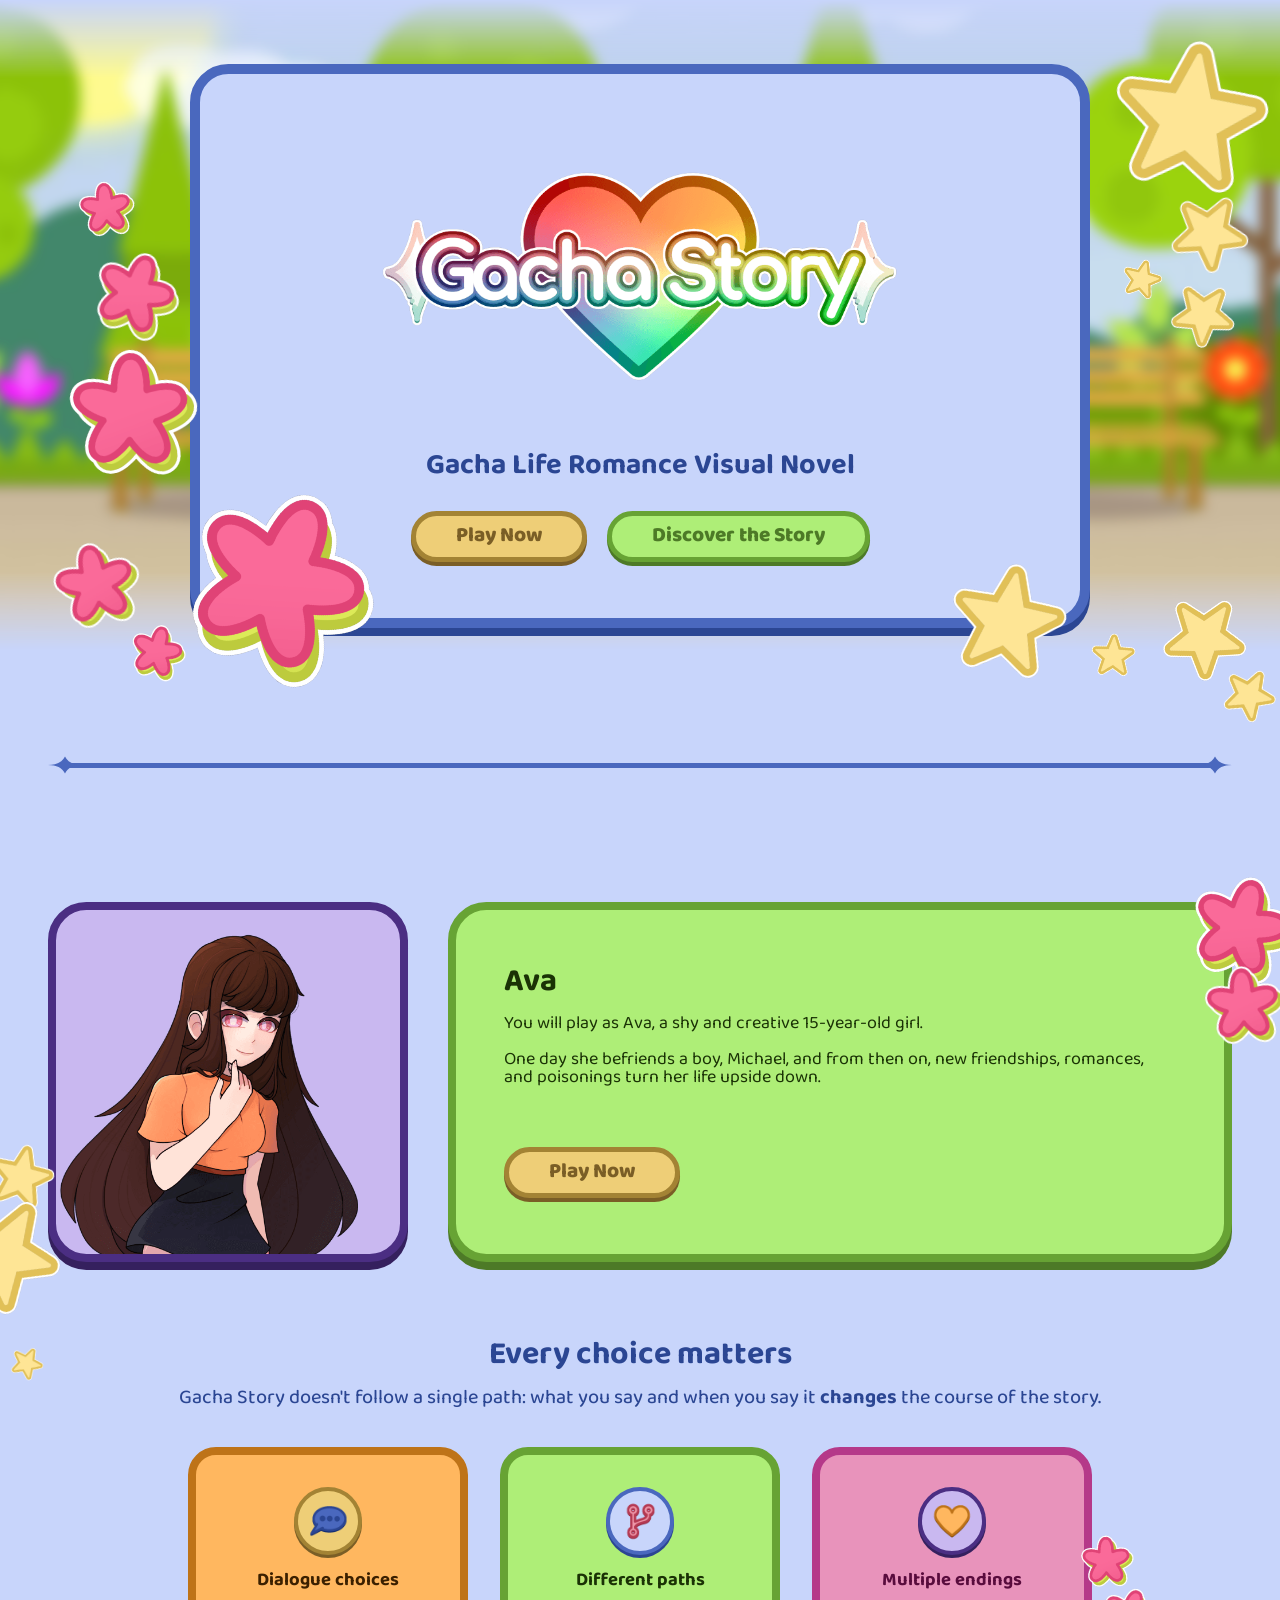
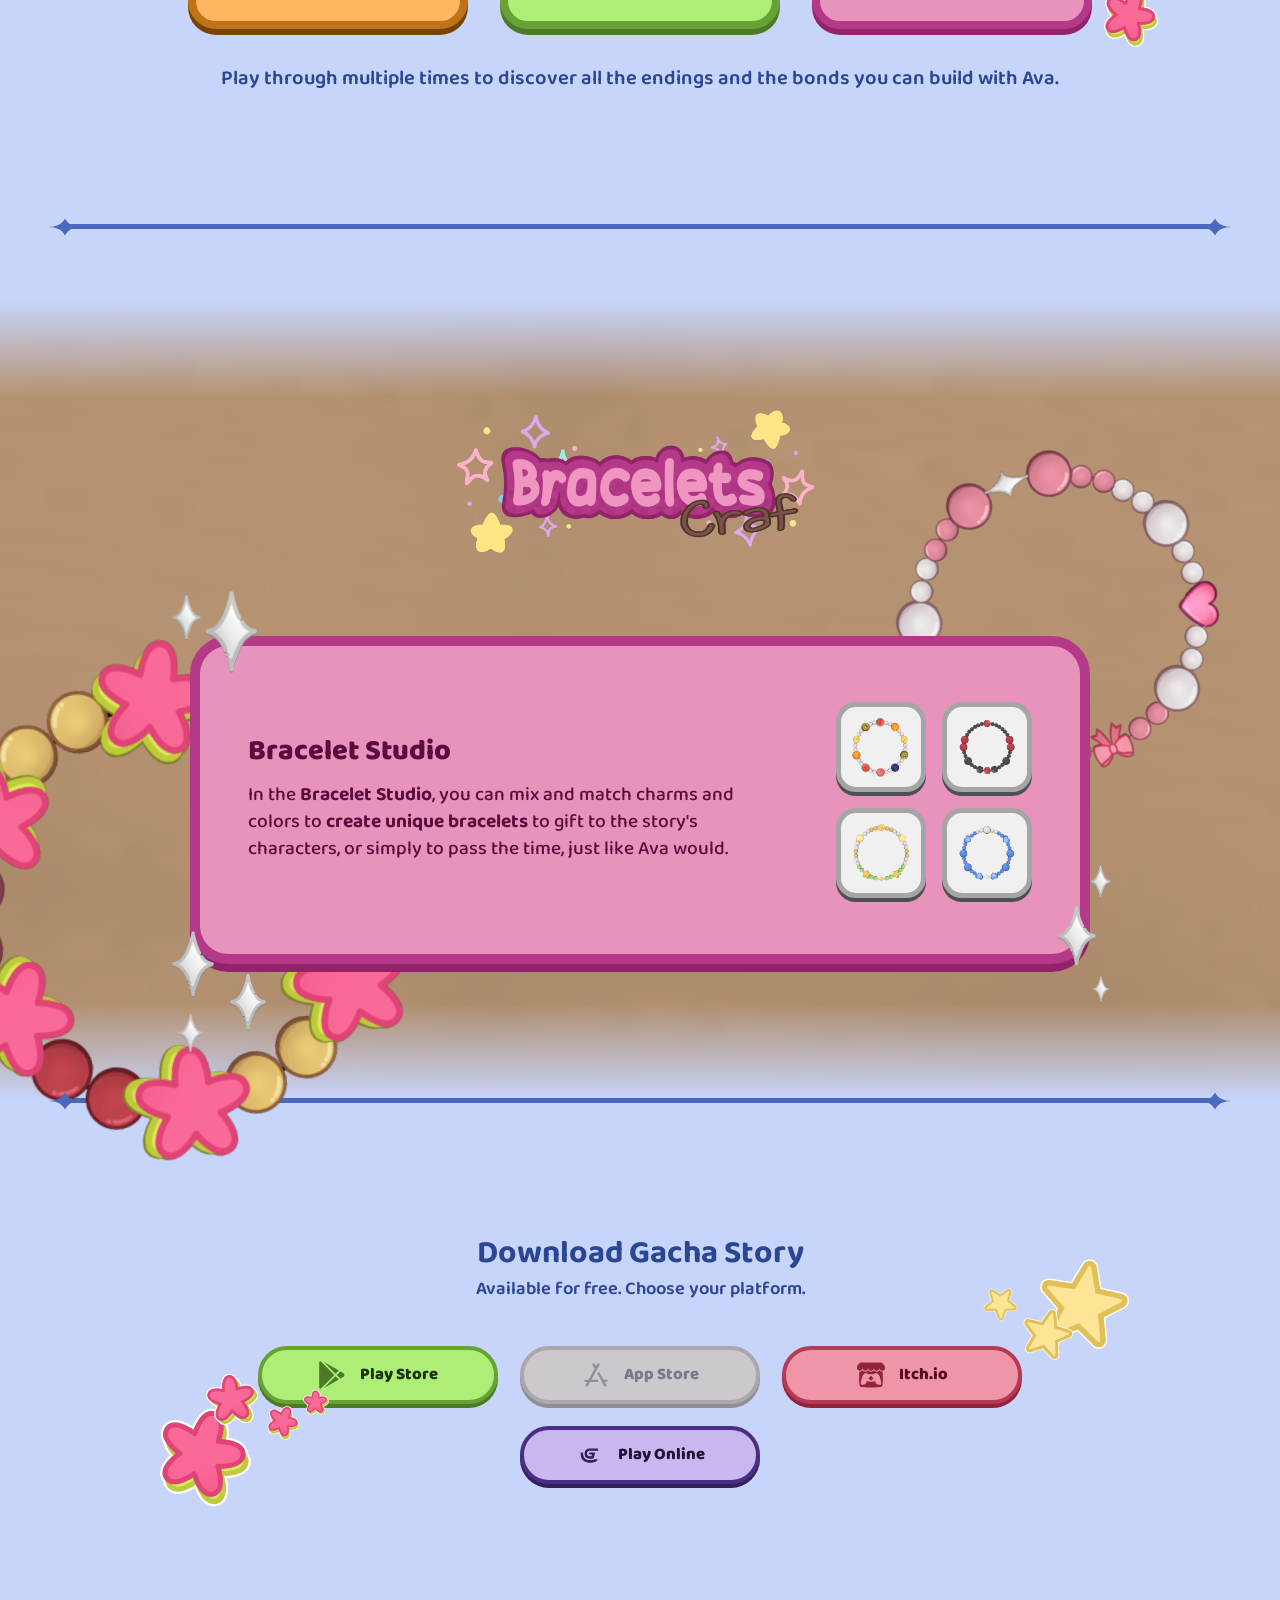
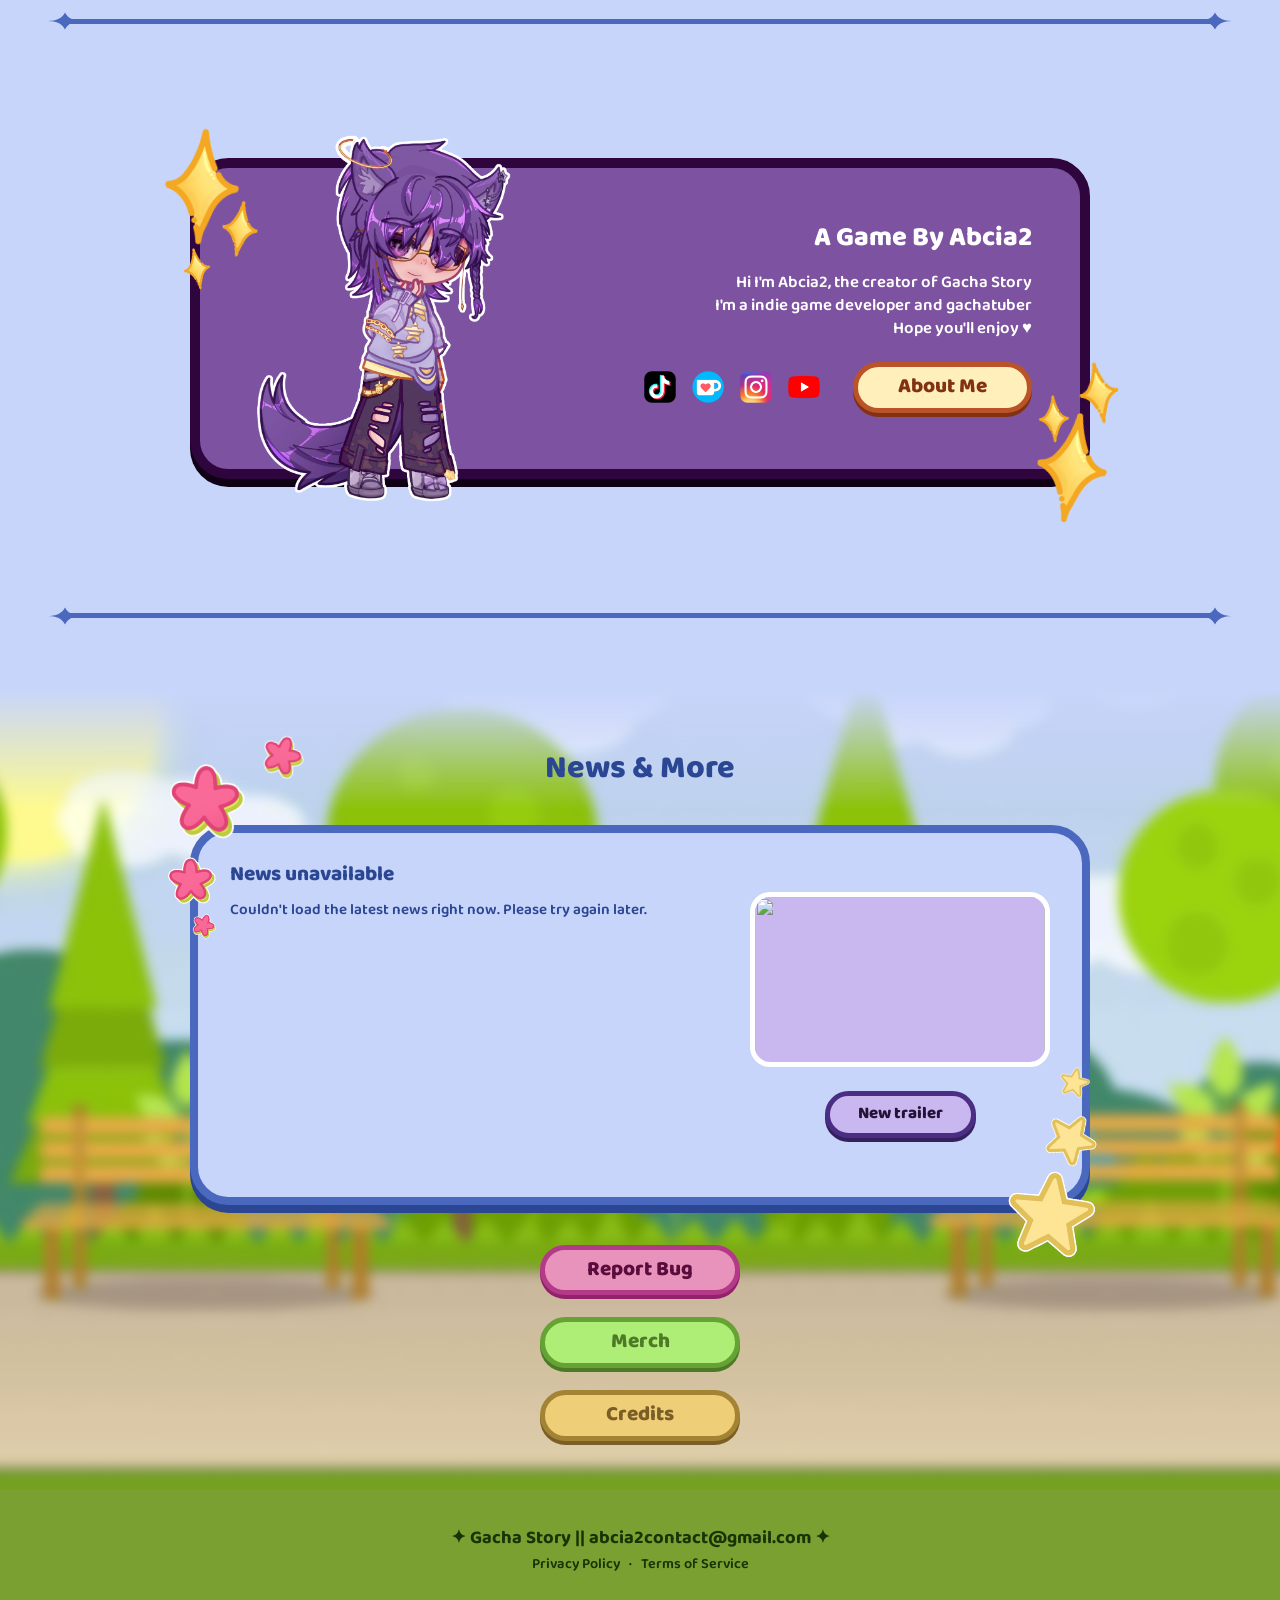
==== commit 82eb423d: "waa" ====
--- a/index.html
+++ b/index.html
@@ -9,6 +9,8 @@
     <link rel="stylesheet" href="vars.css">
     <link rel="stylesheet" href="style.css">
     <link rel="stylesheet" href="decorations.css">
+
+    <meta name="description" content="Gacha Story is a romance visual novel in Gacha Life style. Follow Ava through friendship, love, and unexpected twists in a branching, choice-driven story.">
 </head>
 
 <body>
@@ -107,11 +109,13 @@
                     </div>
                     <span class="story_branch_card_title">Different paths</span>
                 </div>
-                <div class="story_branch_card story_branch_card_pink">
-                    <div class="story_branch_card_icon story_branch_card_icon_purple">
-                        <img src="assets/Icons/Icon_Heart.png" alt="" class="story_branch_card_icon_img">
-                    </div>
-                    <span class="story_branch_card_title">Multiple endings</span>
+                <div class="story_branch_card_wrap">
+                    <div class="story_branch_card story_branch_card_pink">
+                        <div class="story_branch_card_icon story_branch_card_icon_purple">
+                            <img src="assets/Icons/Icon_Heart.png" alt="" class="story_branch_card_icon_img">
+                        </div>
+                        <span class="story_branch_card_title">Multiple endings</span>
+                    </div>
 
                     <img class="story_deco story_branch_flower story_branch_flower_1" src="assets/Decorations/Flower.png" alt="" aria-hidden="true">
                     <img class="story_deco story_branch_flower story_branch_flower_2" src="assets/Decorations/Flower.png" alt="" aria-hidden="true">
@@ -201,14 +205,14 @@
             </div>
 
             <div class="download_buttons_con">
-                <a href="#" target="_blank" class="download_btn download_btn_green">
+                <a href="https://play.google.com/store/apps/details?id=com.Abcia2.LifeInGachaLife" target="_blank" class="download_btn download_btn_green">
                     <span class="download_btn_icon download_btn_icon_playstore"></span>
                     <span class="download_btn_label">Play Store</span>
                 </a>
-                <a href="#" target="_blank" class="download_btn download_btn_orange">
+                <span class="download_btn download_btn_orange download_btn_disabled" aria-disabled="true" title="Not available on the App Store">
                     <span class="download_btn_icon download_btn_icon_appstore"></span>
                     <span class="download_btn_label">App Store</span>
-                </a>
+                </span>
                 <a href="https://abcia2.itch.io/ligl" target="_blank" class="download_btn download_btn_red">
                     <span class="download_btn_icon download_btn_icon_itchio"></span>
                     <span class="download_btn_label">Itch.io</span>
--- a/style.css
+++ b/style.css
@@ -661,6 +661,18 @@
 
 .download_btn_purple:active {
     box-shadow: 0 2px 0 var(--purple_shadow);
+}
+
+/* bottone non disponibile (es. App Store): niente link, niente pressione */
+.download_btn_disabled {
+    cursor: not-allowed;
+    opacity: 0.5;
+    filter: grayscale(0.7);
+}
+
+.download_btn_disabled:active {
+    transform: none;
+    box-shadow: 0 4px 0 var(--orange_shadow);
 }
 
 @media (max-width: 640px) {
--- a/decorations.css
+++ b/decorations.css
@@ -333,36 +333,45 @@
     }
 }
 
-/* --- 2 fiori sulla card "Multiple endings" --- */
-
-.story_branch_card_pink {
+/* --- 2 fiori sulla card "Multiple endings" ---
+   I fiori stanno in .story_branch_card_wrap (fratelli della card, non
+   figli): cosi' il translateY dell':active della card non li sposta.
+   Sono posizionati fuori dal bordo destro della card, per non coprire
+   ne' la card ne' il testo sotto. */
+
+.story_branch_card_wrap {
     position: relative;
+    display: flex;
+    flex: 1 1 220px;
+    max-width: 280px;
+}
+
+.story_branch_card_wrap > .story_branch_card {
+    flex: 1 1 auto;
+    max-width: none;
 }
 
 .story_branch_flower_1 {
-    top: 110.7%;
-    right: -1.3%;
+    top: 48%;
+    right: -15%;
     width: clamp(27px, 19.5%, 55px);
     transform: rotate(-10deg);
 }
 
 .story_branch_flower_2 {
-    top: 150.5%;
-    right: -6.5%;
+    top: 76%;
+    right: -24%;
     width: clamp(30px, 21.4%, 60px);
     transform: rotate(12deg);
 }
 
 @media (max-width: 640px) {
 
-    /* sui telefoni il gap tra la card e il testo sotto e' troppo
-       stretto: se restano alle percentuali "desktop" i fiori
-       finiscono sopra il testo invece che vicino all'angolo della
-       card. Li tengo piu' in alto (vicino all'angolo) e nascondo
-       il secondo per non affollare. */
+    /* sui telefoni c'e' poco spazio ai lati della card: tengo un solo
+       fiore, piu' piccolo, a cavallo del bordo destro. */
     .story_branch_flower_1 {
-        top: 82%;
-        right: -6%;
+        top: 60%;
+        right: -8%;
         width: clamp(20px, 15%, 36px);
     }
 
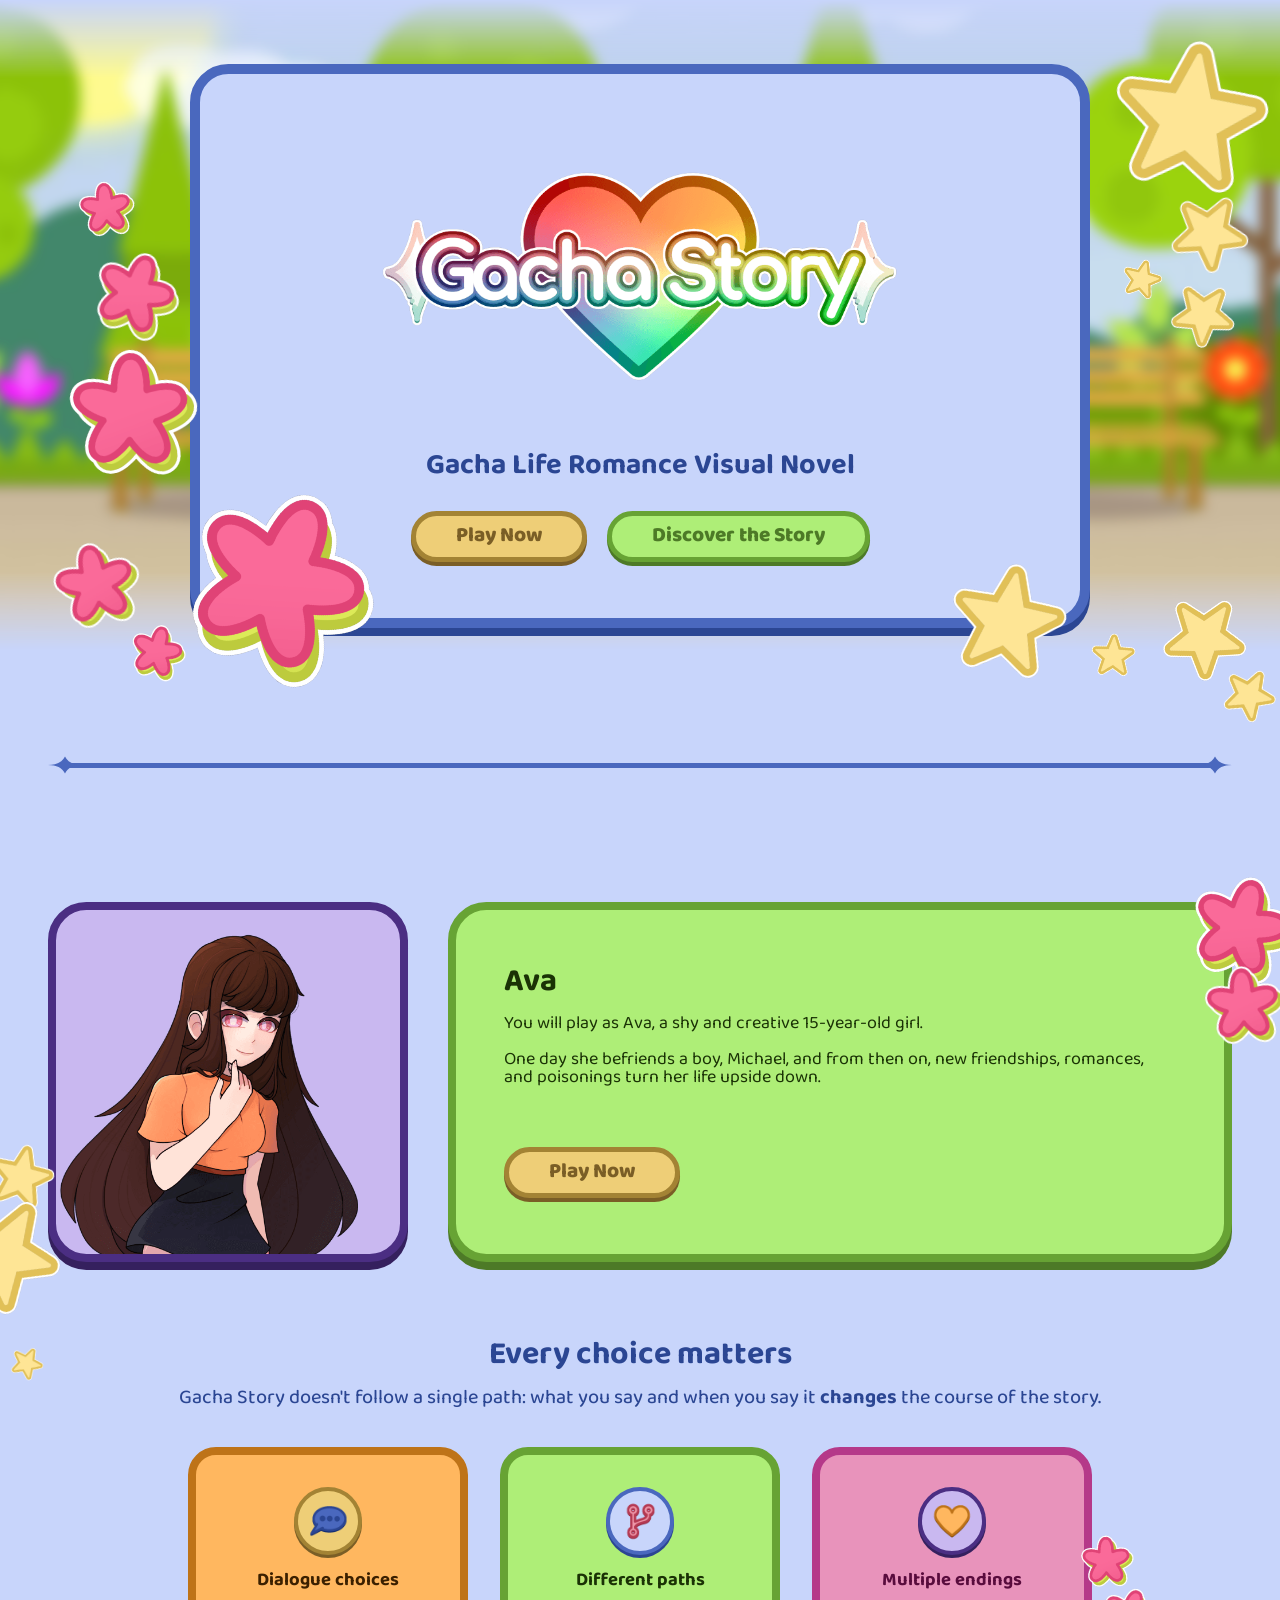
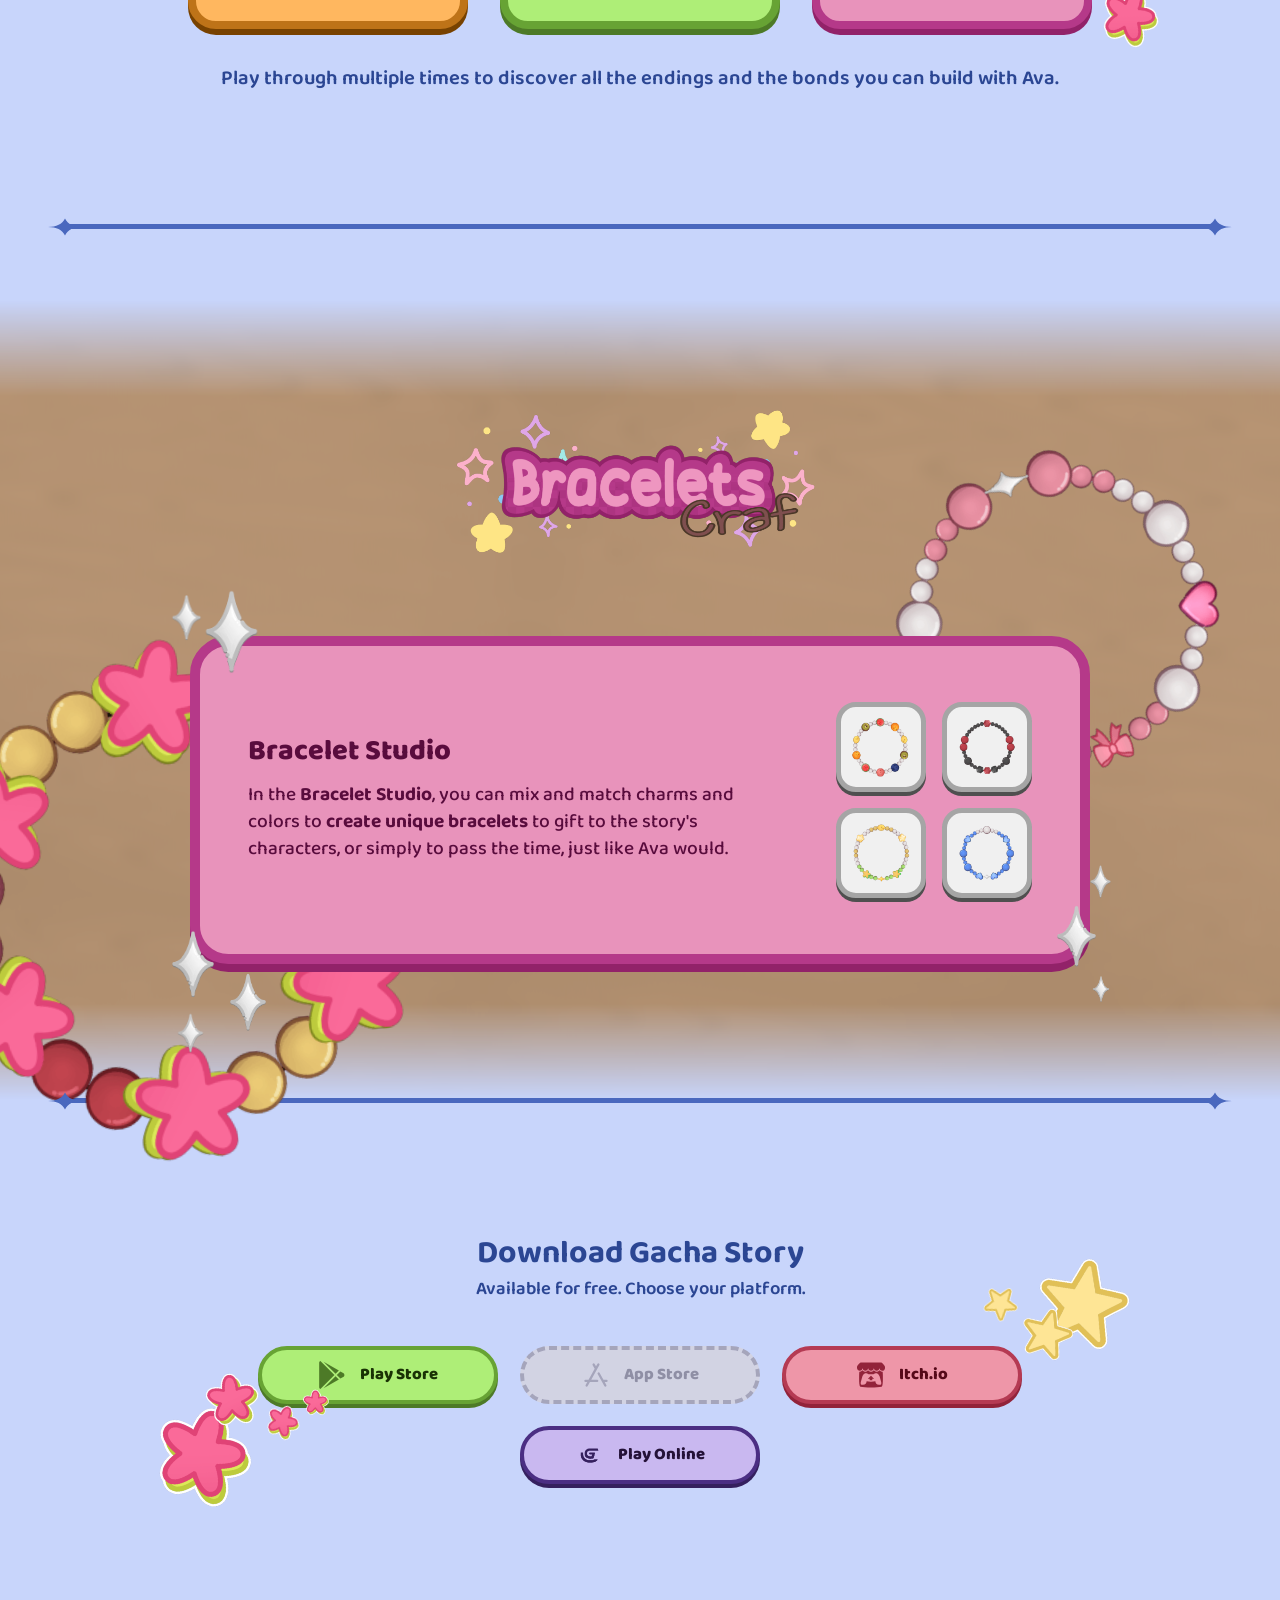
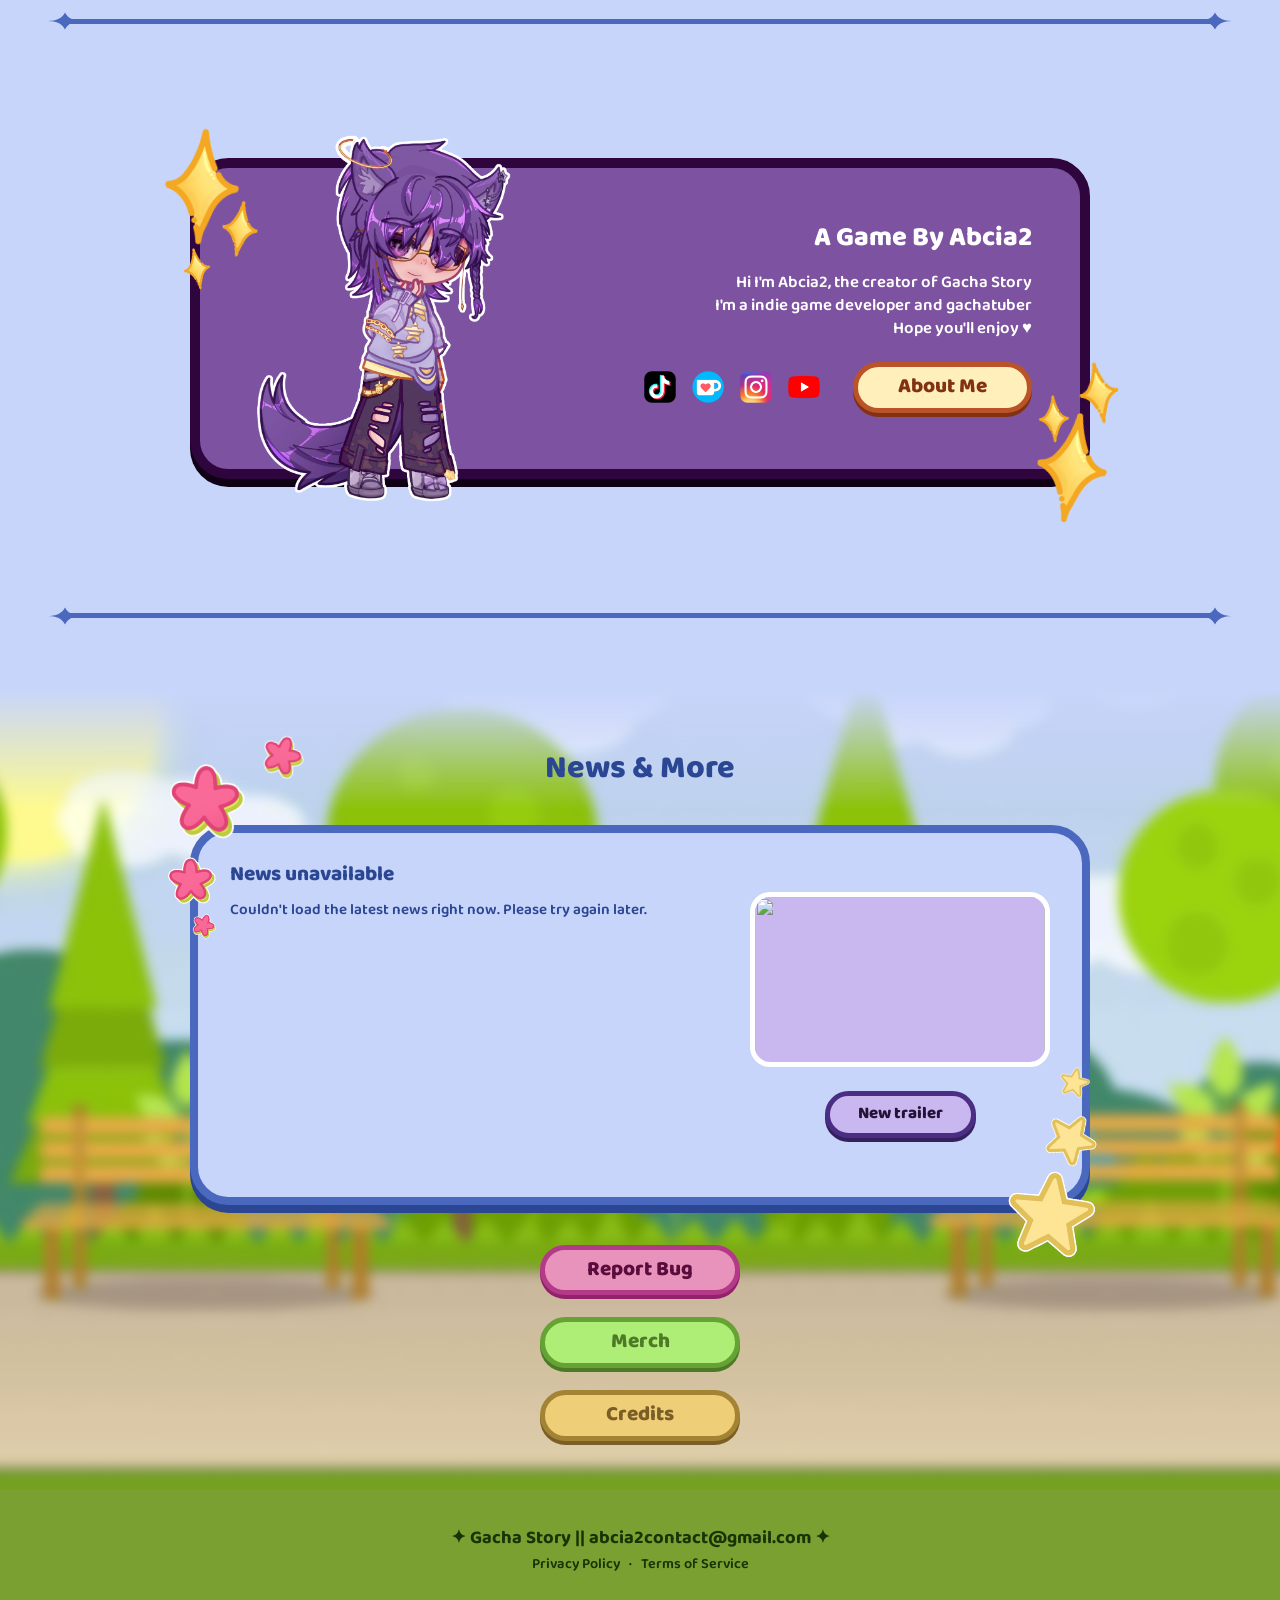
==== commit 13d007d9: "ffcfc" ====
--- a/index.html
+++ b/index.html
@@ -5,10 +5,10 @@
     <meta charset="UTF-8">
     <meta name="viewport" content="width=device-width, initial-scale=1.0">
     <title>Gacha Story</title>
-    <link rel="stylesheet" href="reset.css">
-    <link rel="stylesheet" href="vars.css">
-    <link rel="stylesheet" href="style.css">
-    <link rel="stylesheet" href="decorations.css">
+    <link rel="stylesheet" href="reset.css?v=2">
+    <link rel="stylesheet" href="vars.css?v=2">
+    <link rel="stylesheet" href="style.css?v=2">
+    <link rel="stylesheet" href="decorations.css?v=2">
 
     <meta name="description" content="Gacha Story is a romance visual novel in Gacha Life style. Follow Ava through friendship, love, and unexpected twists in a branching, choice-driven story.">
 </head>
--- a/style.css
+++ b/style.css
@@ -663,16 +663,24 @@
     box-shadow: 0 2px 0 var(--purple_shadow);
 }
 
-/* bottone non disponibile (es. App Store): niente link, niente pressione */
-.download_btn_disabled {
+/* bottone non disponibile (es. App Store): grigio, bordo tratteggiato,
+   piatto (niente ombra) e non premibile */
+.download_btn.download_btn_disabled {
+    background: #d6d3dc;
+    border: 4px dashed #9a95a6;
+    box-shadow: none;
+    color: #7d7889;
     cursor: not-allowed;
-    opacity: 0.5;
-    filter: grayscale(0.7);
-}
-
-.download_btn_disabled:active {
+    opacity: 0.75;
+}
+
+.download_btn.download_btn_disabled .download_btn_icon {
+    background-color: #9a95a6;
+}
+
+.download_btn.download_btn_disabled:active {
     transform: none;
-    box-shadow: 0 4px 0 var(--orange_shadow);
+    box-shadow: none;
 }
 
 @media (max-width: 640px) {
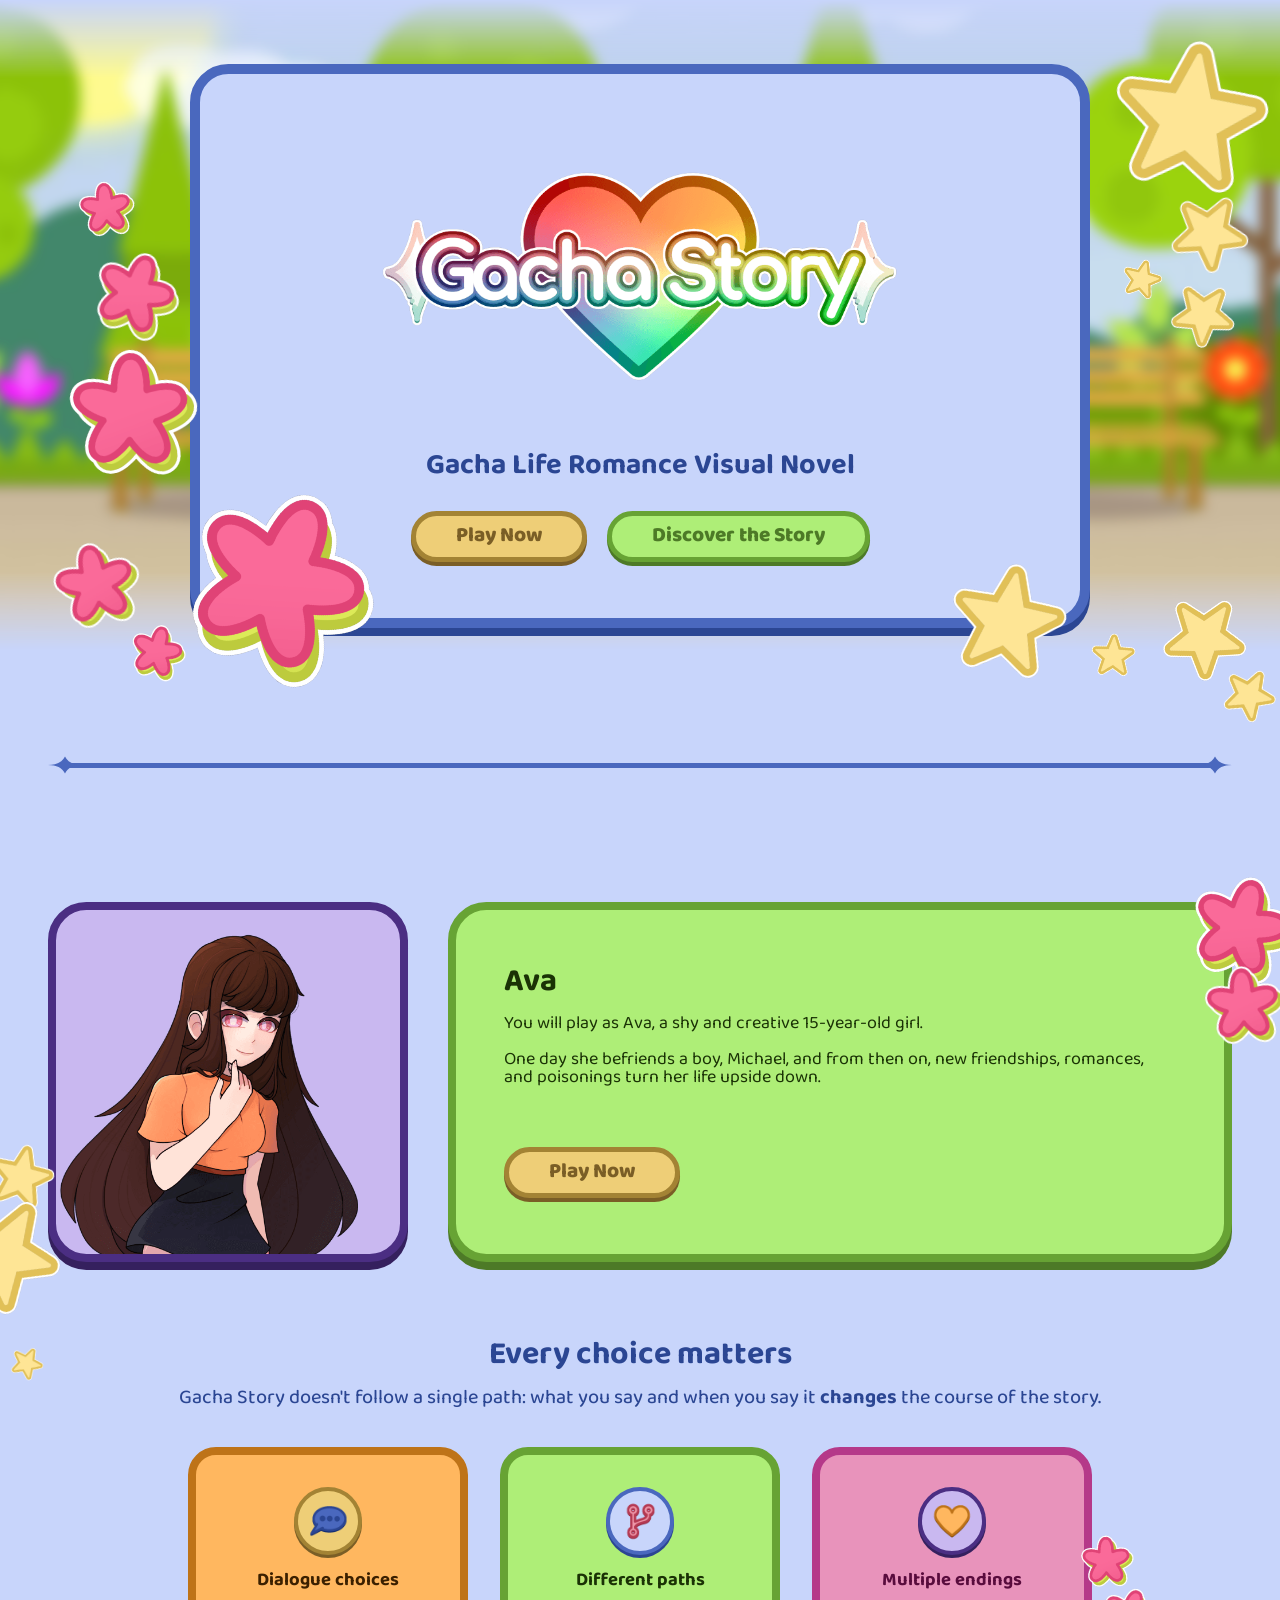
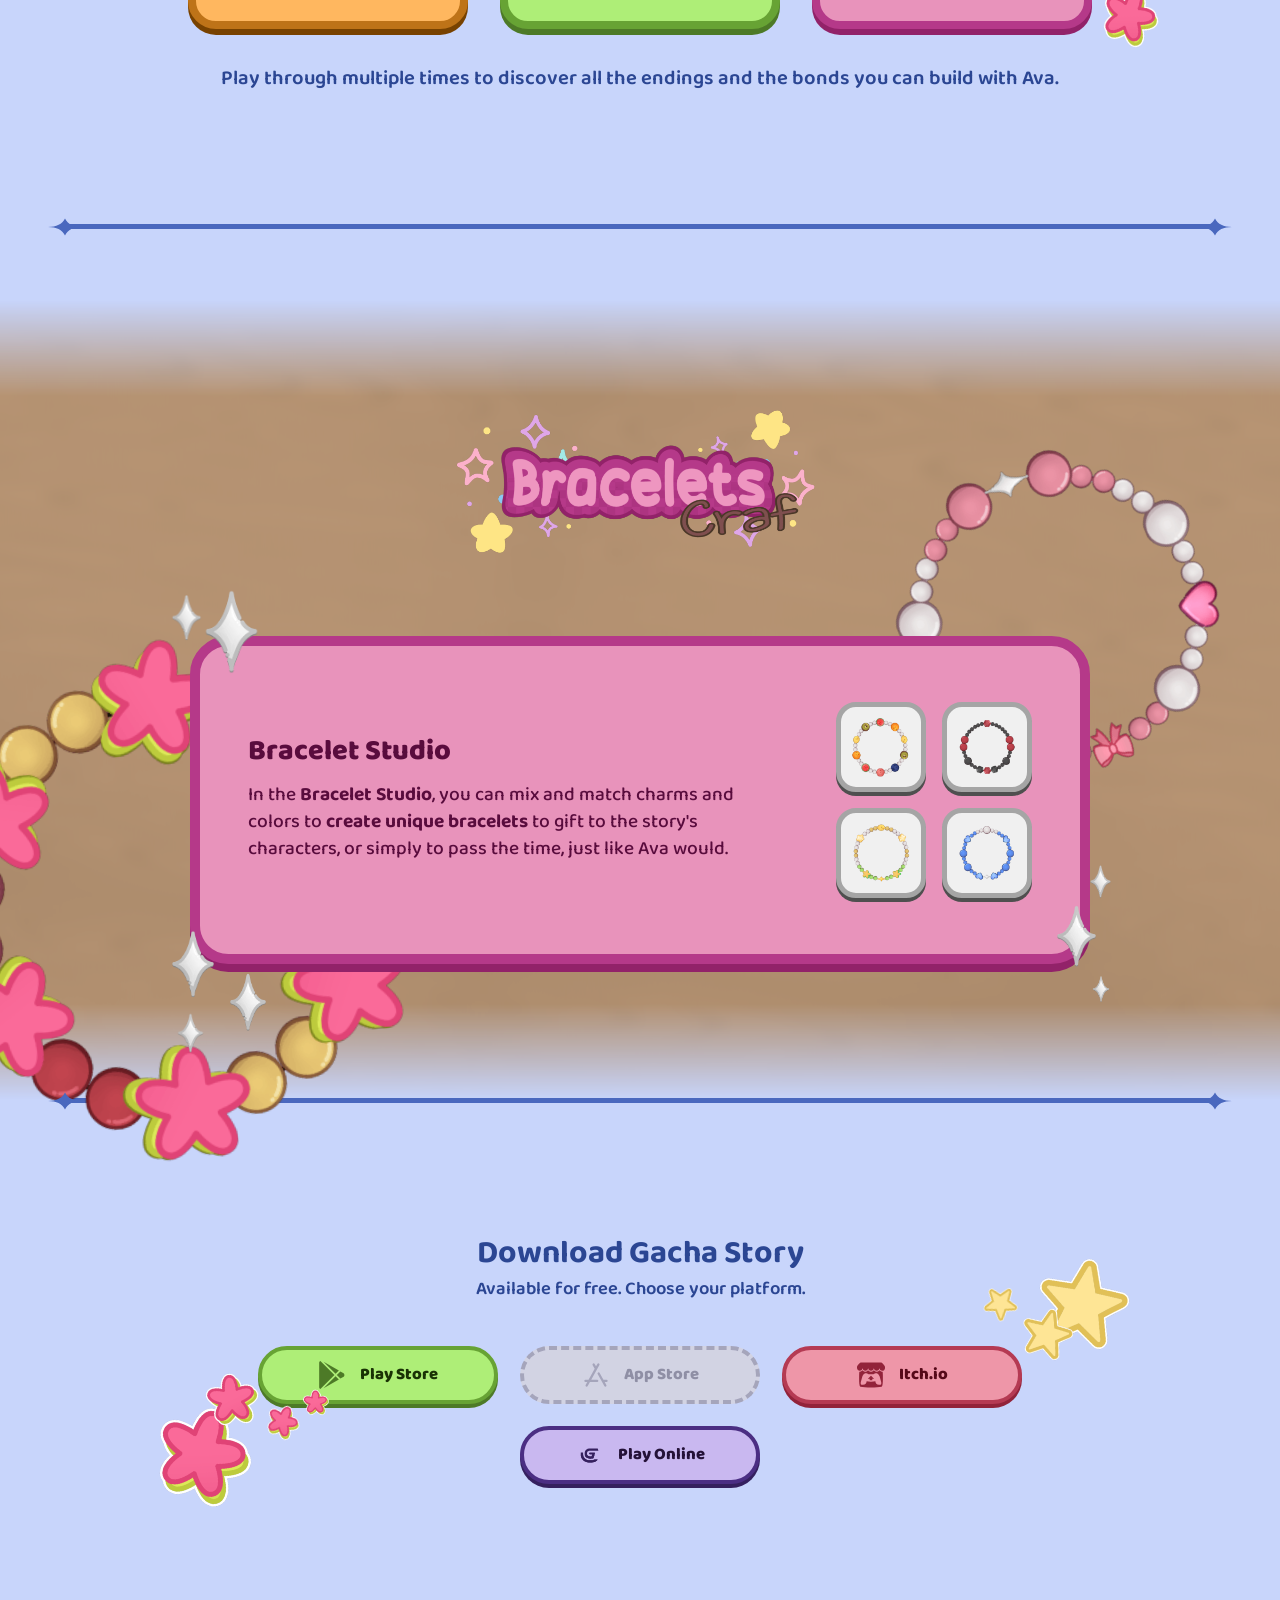
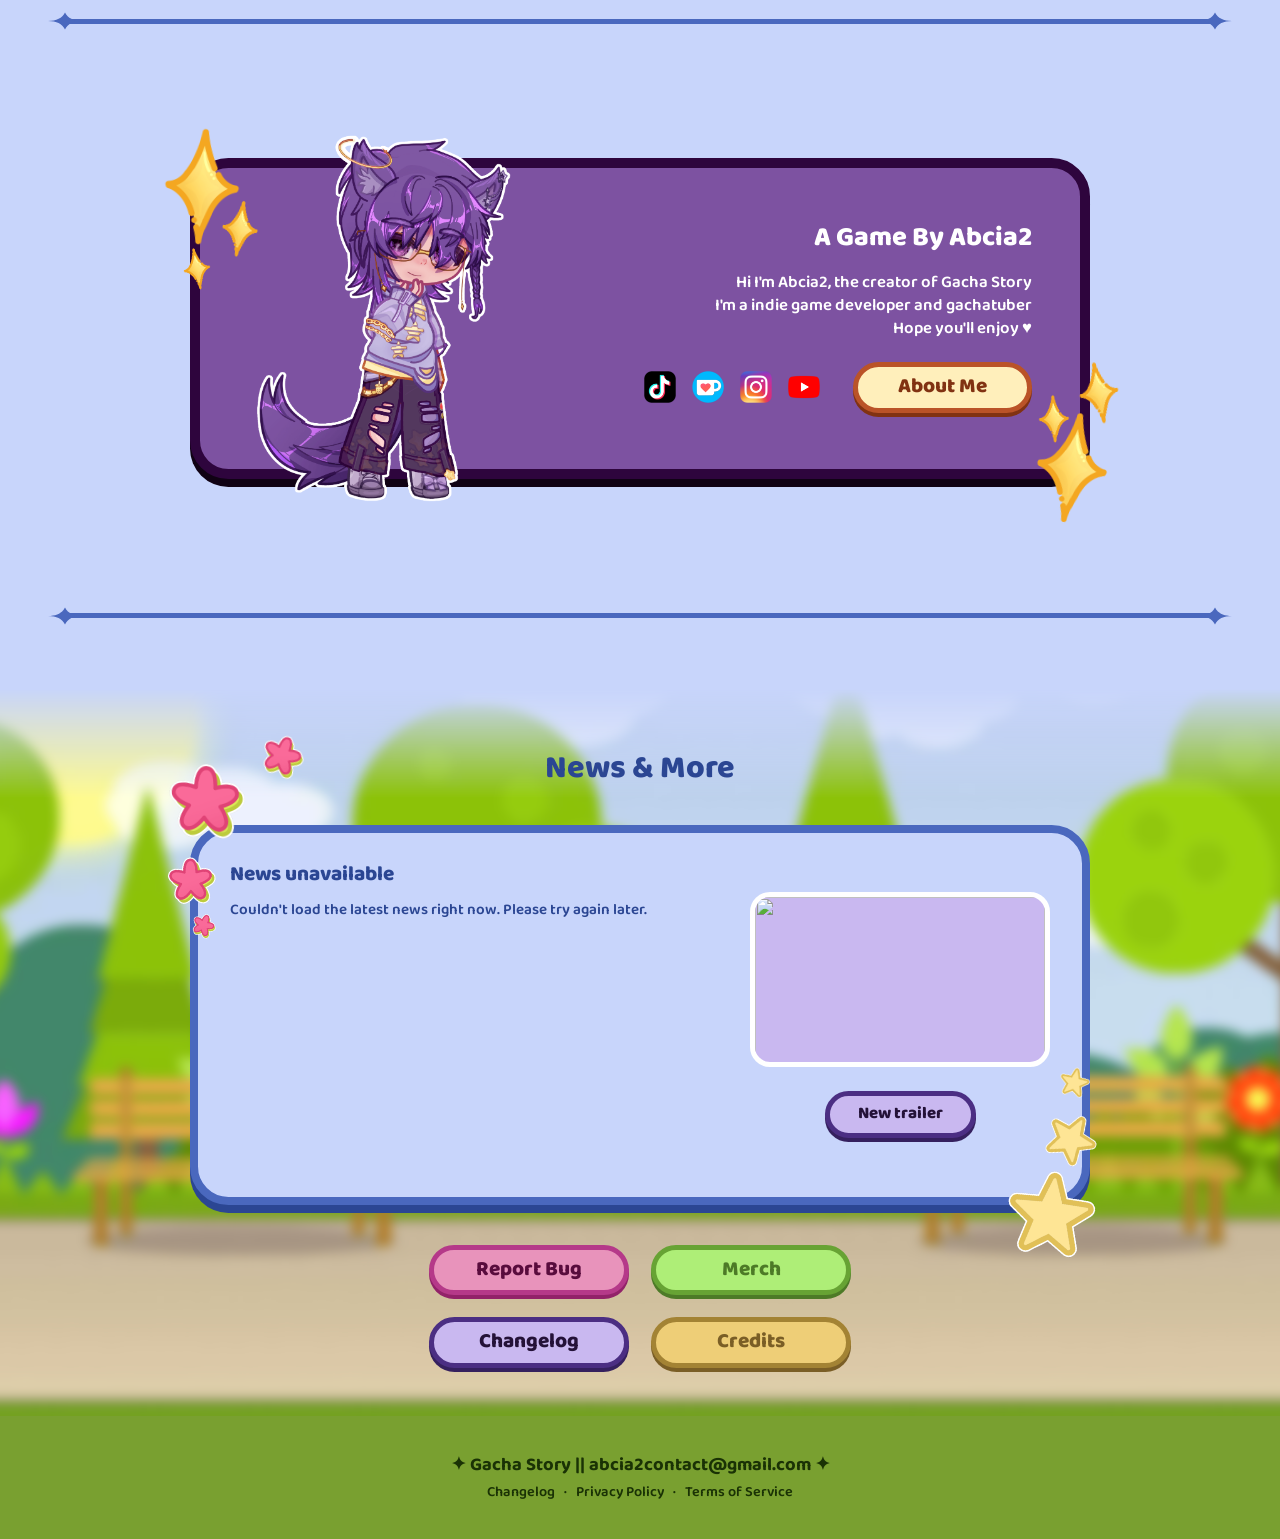
==== commit a5db9e0f: "i" ====
--- a/index.html
+++ b/index.html
@@ -213,7 +213,7 @@
                     <span class="download_btn_icon download_btn_icon_appstore"></span>
                     <span class="download_btn_label">App Store</span>
                 </span>
-                <a href="https://abcia2.itch.io/ligl" target="_blank" class="download_btn download_btn_red">
+                <a href="https://abcia2.itch.io/gachastory" target="_blank" class="download_btn download_btn_red">
                     <span class="download_btn_icon download_btn_icon_itchio"></span>
                     <span class="download_btn_label">Itch.io</span>
                 </a>
@@ -328,6 +328,7 @@
         <div class="news_buttons_con">
             <a href="https://docs.google.com/forms/d/e/1FAIpQLSdXiDuOtza90WfJM_IUyd9huTtc1TAJIAgN6i9Jk4E0dZnsFQ/viewform?usp=dialog" target="_blank" class="btn btn_pink">Report Bug</a>
             <a href="https://acggoods.com/store/abcia2" target="_blank" class="btn btn_green">Merch</a>
+            <a href="changelog.html" class="btn btn_purple">Changelog</a>
             <button type="button" class="btn btn_yellow" id="credits_open_btn">Credits</button>
         </div>
     </section>
@@ -335,6 +336,8 @@
     <footer class="footer">
         <span class="footer_main">✦ Gacha Story || abcia2contact@gmail.com ✦</span>
         <span class="footer_links">
+            <a href="changelog.html" class="footer_link">Changelog</a>
+            <span class="footer_sep">·</span>
             <a href="privacy.html" class="footer_link">Privacy Policy</a>
             <span class="footer_sep">·</span>
             <a href="terms.html" class="footer_link">Terms of Service</a>
--- a/style.css
+++ b/style.css
@@ -971,7 +971,7 @@
 
 .news_buttons_con .btn {
     flex: 0 0 200px;
-    /* stessa larghezza per tutti e tre */
+    /* stessa larghezza per tutti (griglia 2x2 su desktop) */
     text-align: center;
     padding-left: 0;
     padding-right: 0;
@@ -1134,6 +1134,17 @@
     box-shadow: 0 2px 0 var(--pink_shadow);
 }
 
+.btn_purple {
+    background: var(--purple_primary);
+    color: var(--purple_text);
+    border: 5px solid var(--purple_border);
+    box-shadow: 0 var(--btm_shadow_size) 0 var(--purple_shadow);
+}
+
+.btn_purple:active {
+    box-shadow: 0 2px 0 var(--purple_shadow);
+}
+
 .btn_notice {
     background: var(--purple_primary);
     color: var(--purple_text);
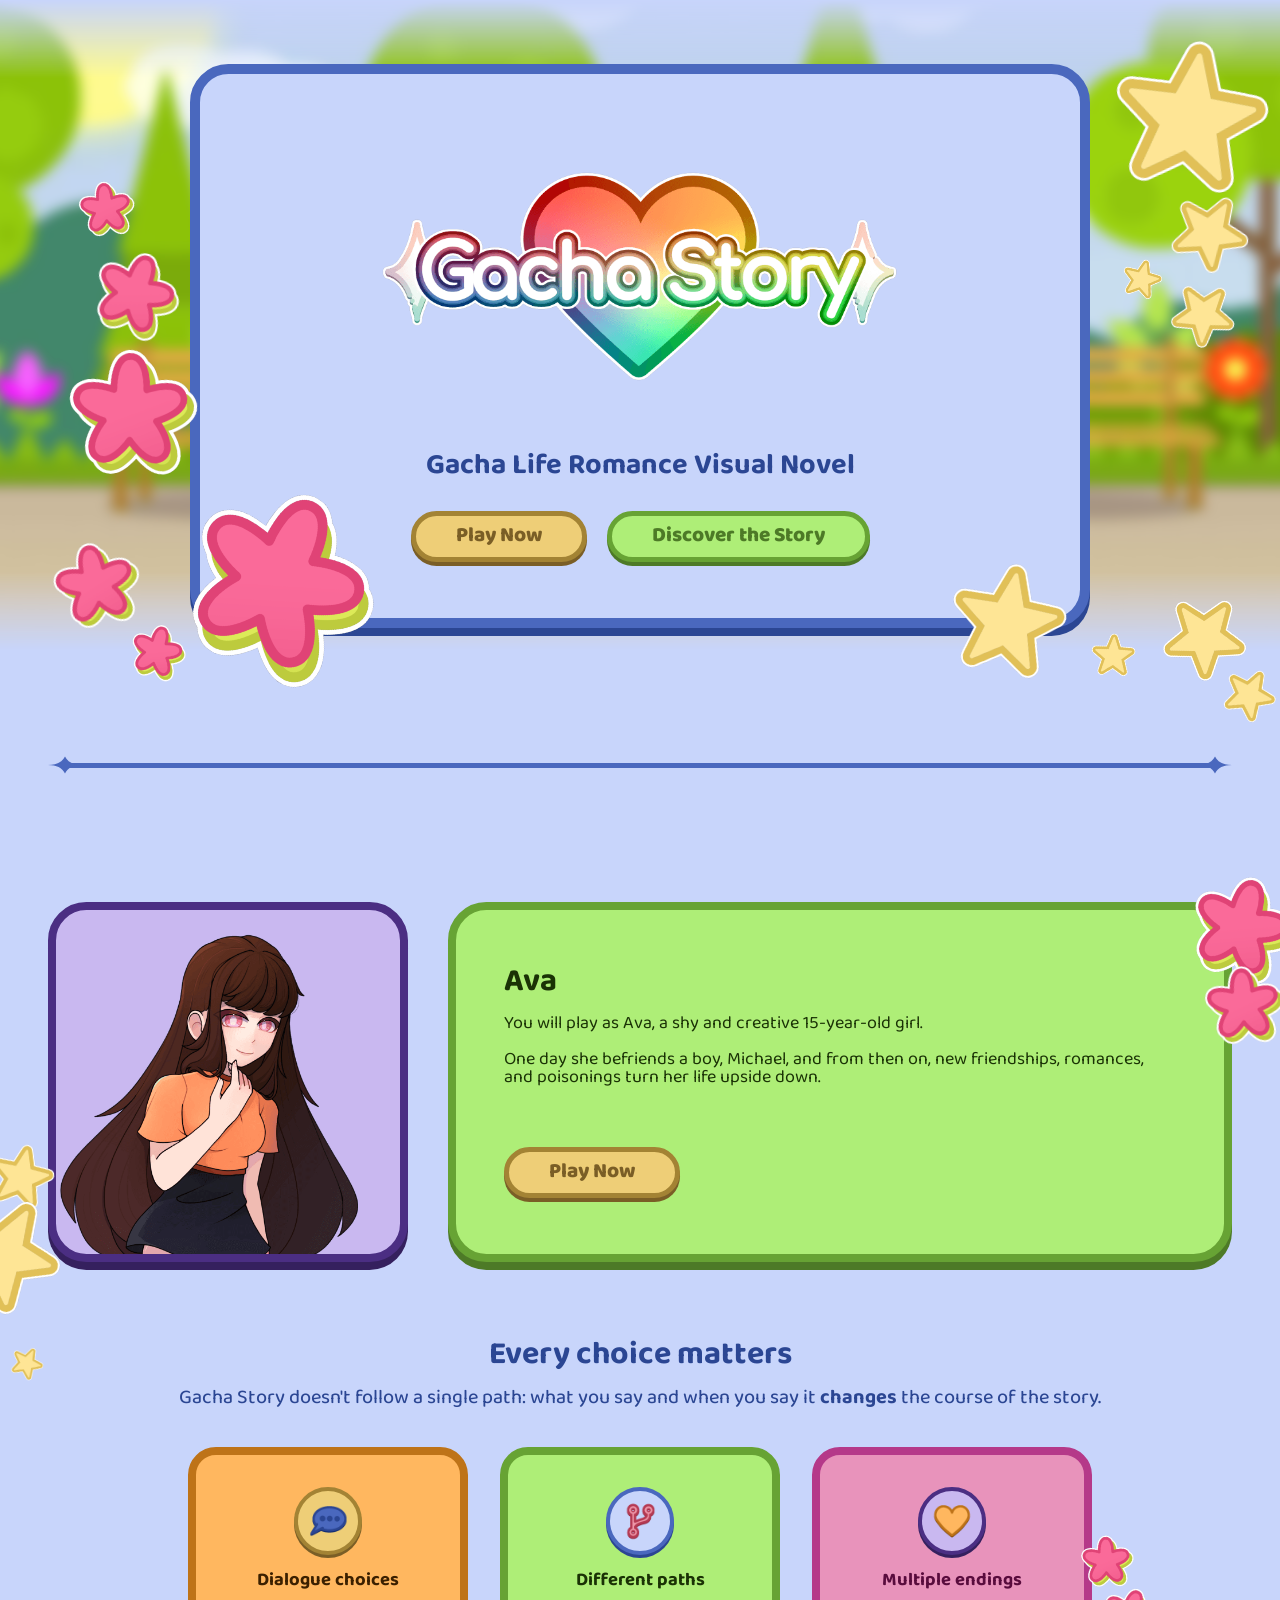
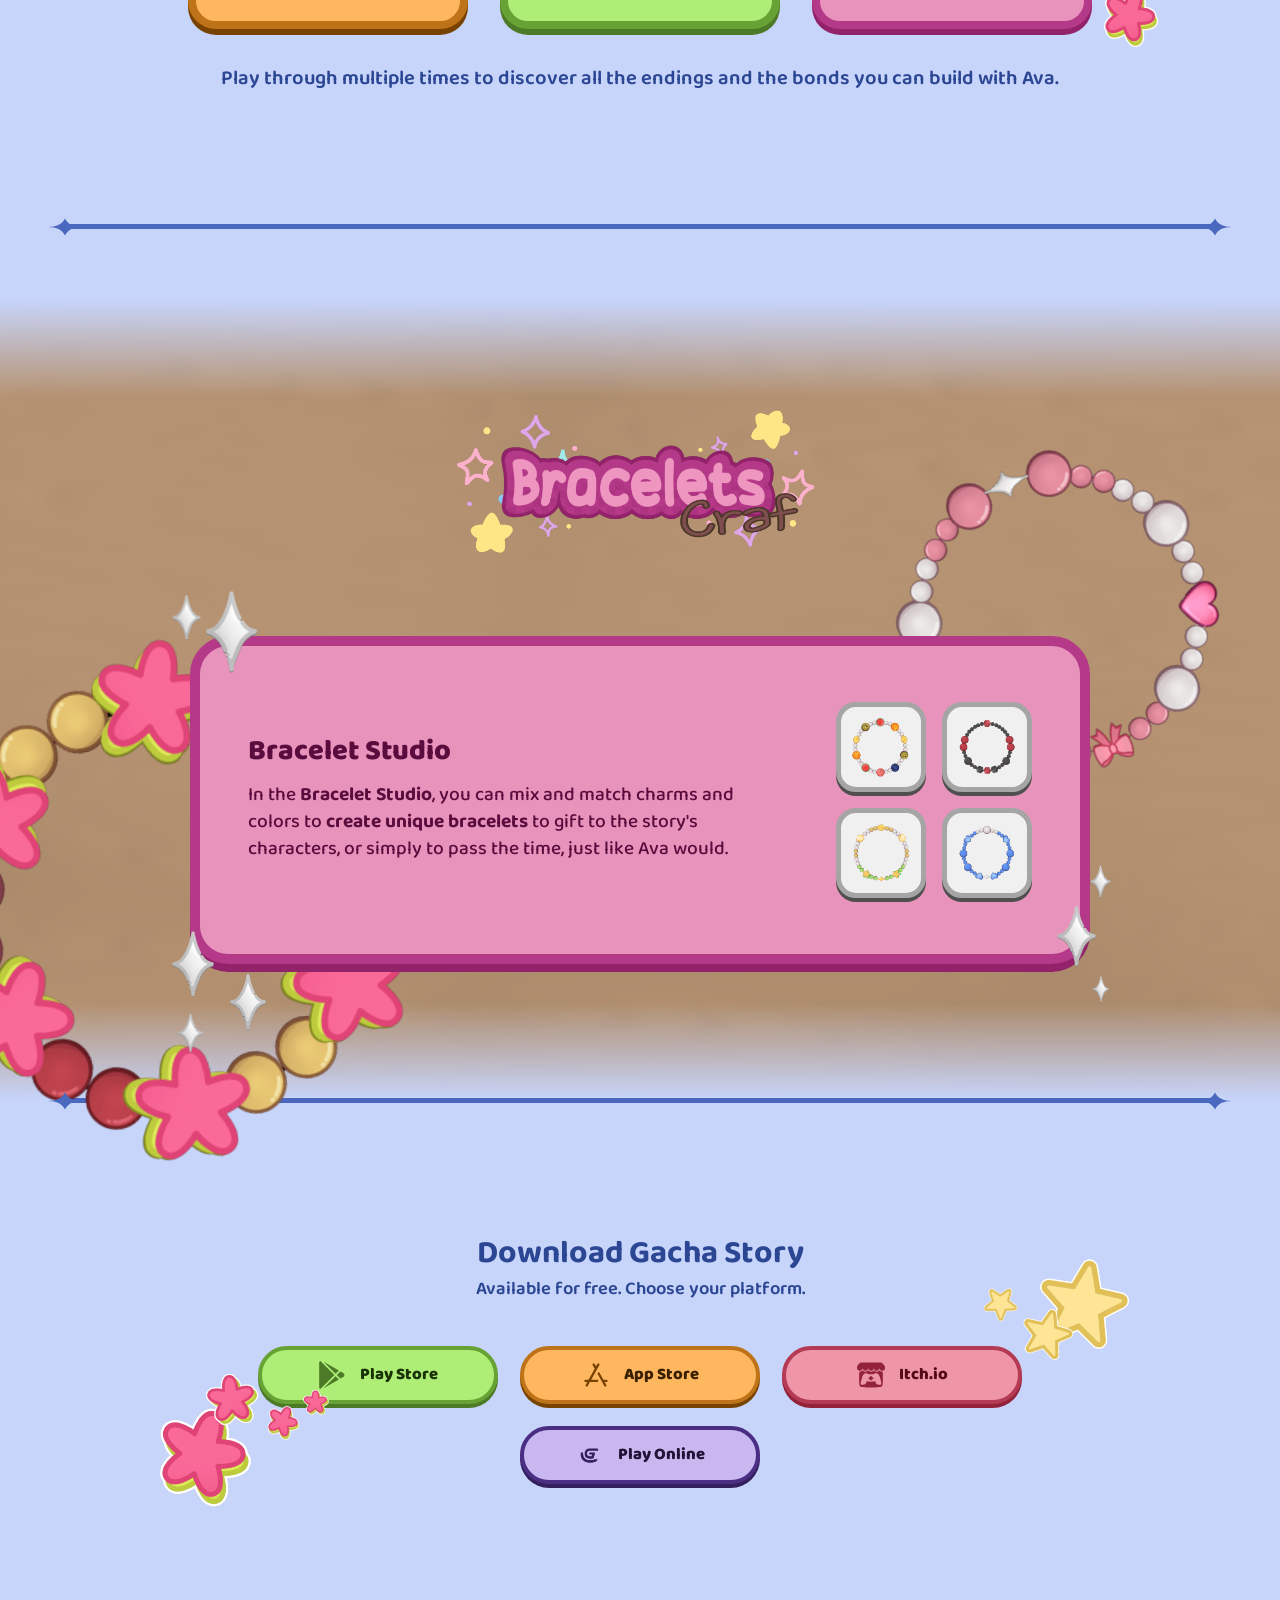
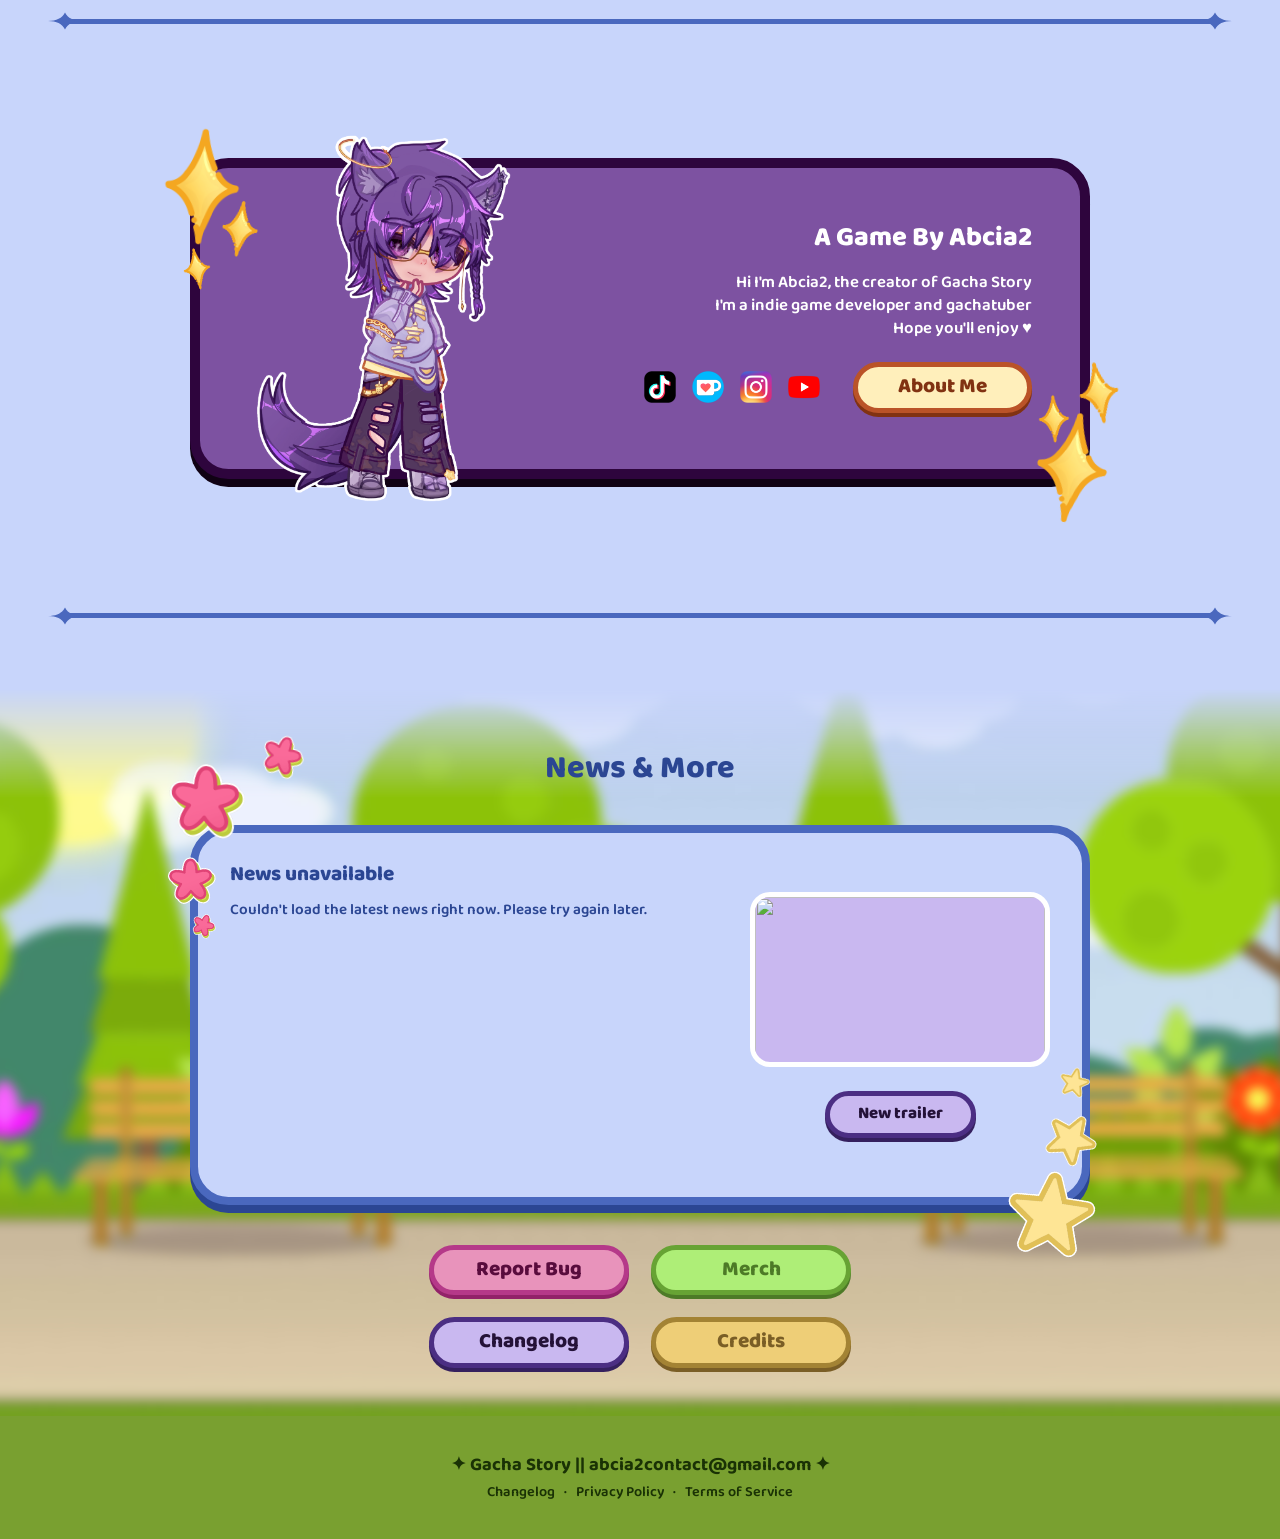
==== commit 45e4bbc4: "iosssssssssss" ====
--- a/index.html
+++ b/index.html
@@ -209,10 +209,10 @@
                     <span class="download_btn_icon download_btn_icon_playstore"></span>
                     <span class="download_btn_label">Play Store</span>
                 </a>
-                <span class="download_btn download_btn_orange download_btn_disabled" aria-disabled="true" title="Not available on the App Store">
+                <a href="https://apps.apple.com/app/gacha-story/id6822764762" target="_blank" class="download_btn download_btn_orange">
                     <span class="download_btn_icon download_btn_icon_appstore"></span>
                     <span class="download_btn_label">App Store</span>
-                </span>
+                </a>
                 <a href="https://abcia2.itch.io/gachastory" target="_blank" class="download_btn download_btn_red">
                     <span class="download_btn_icon download_btn_icon_itchio"></span>
                     <span class="download_btn_label">Itch.io</span>
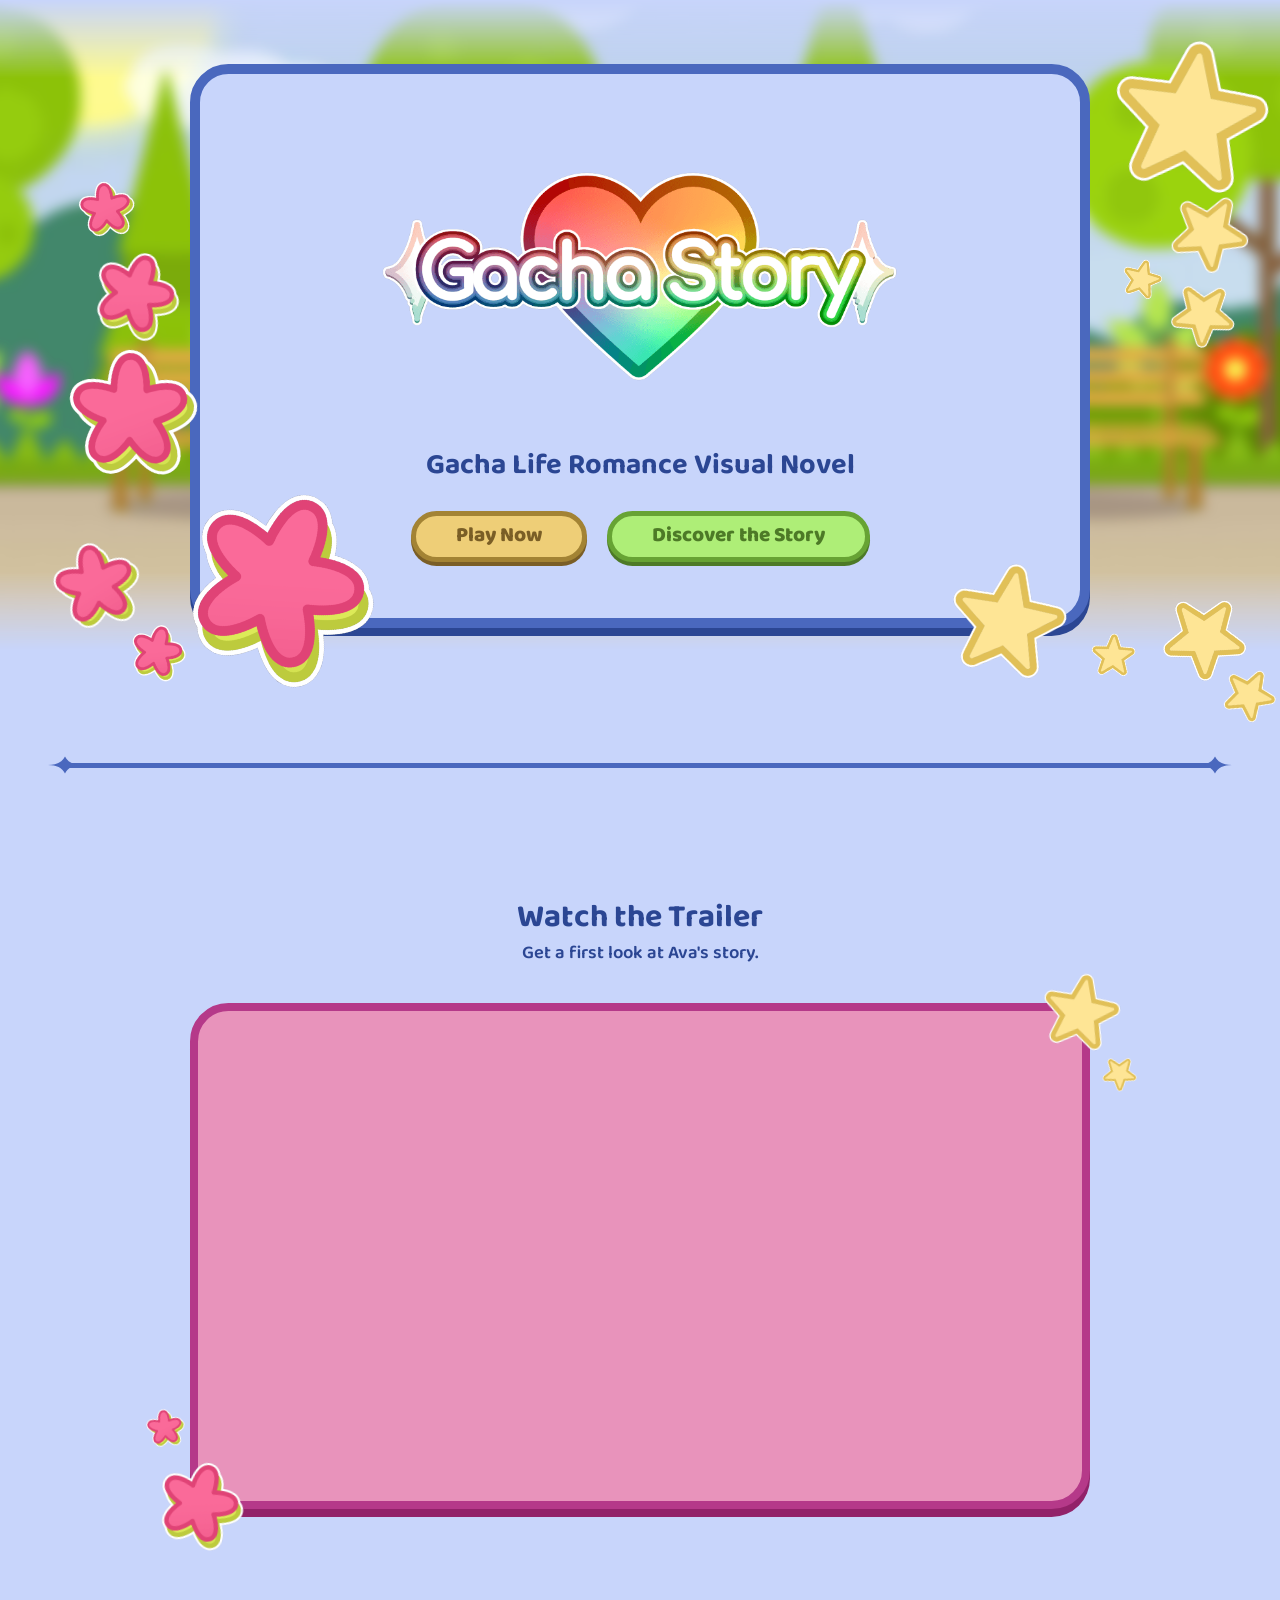
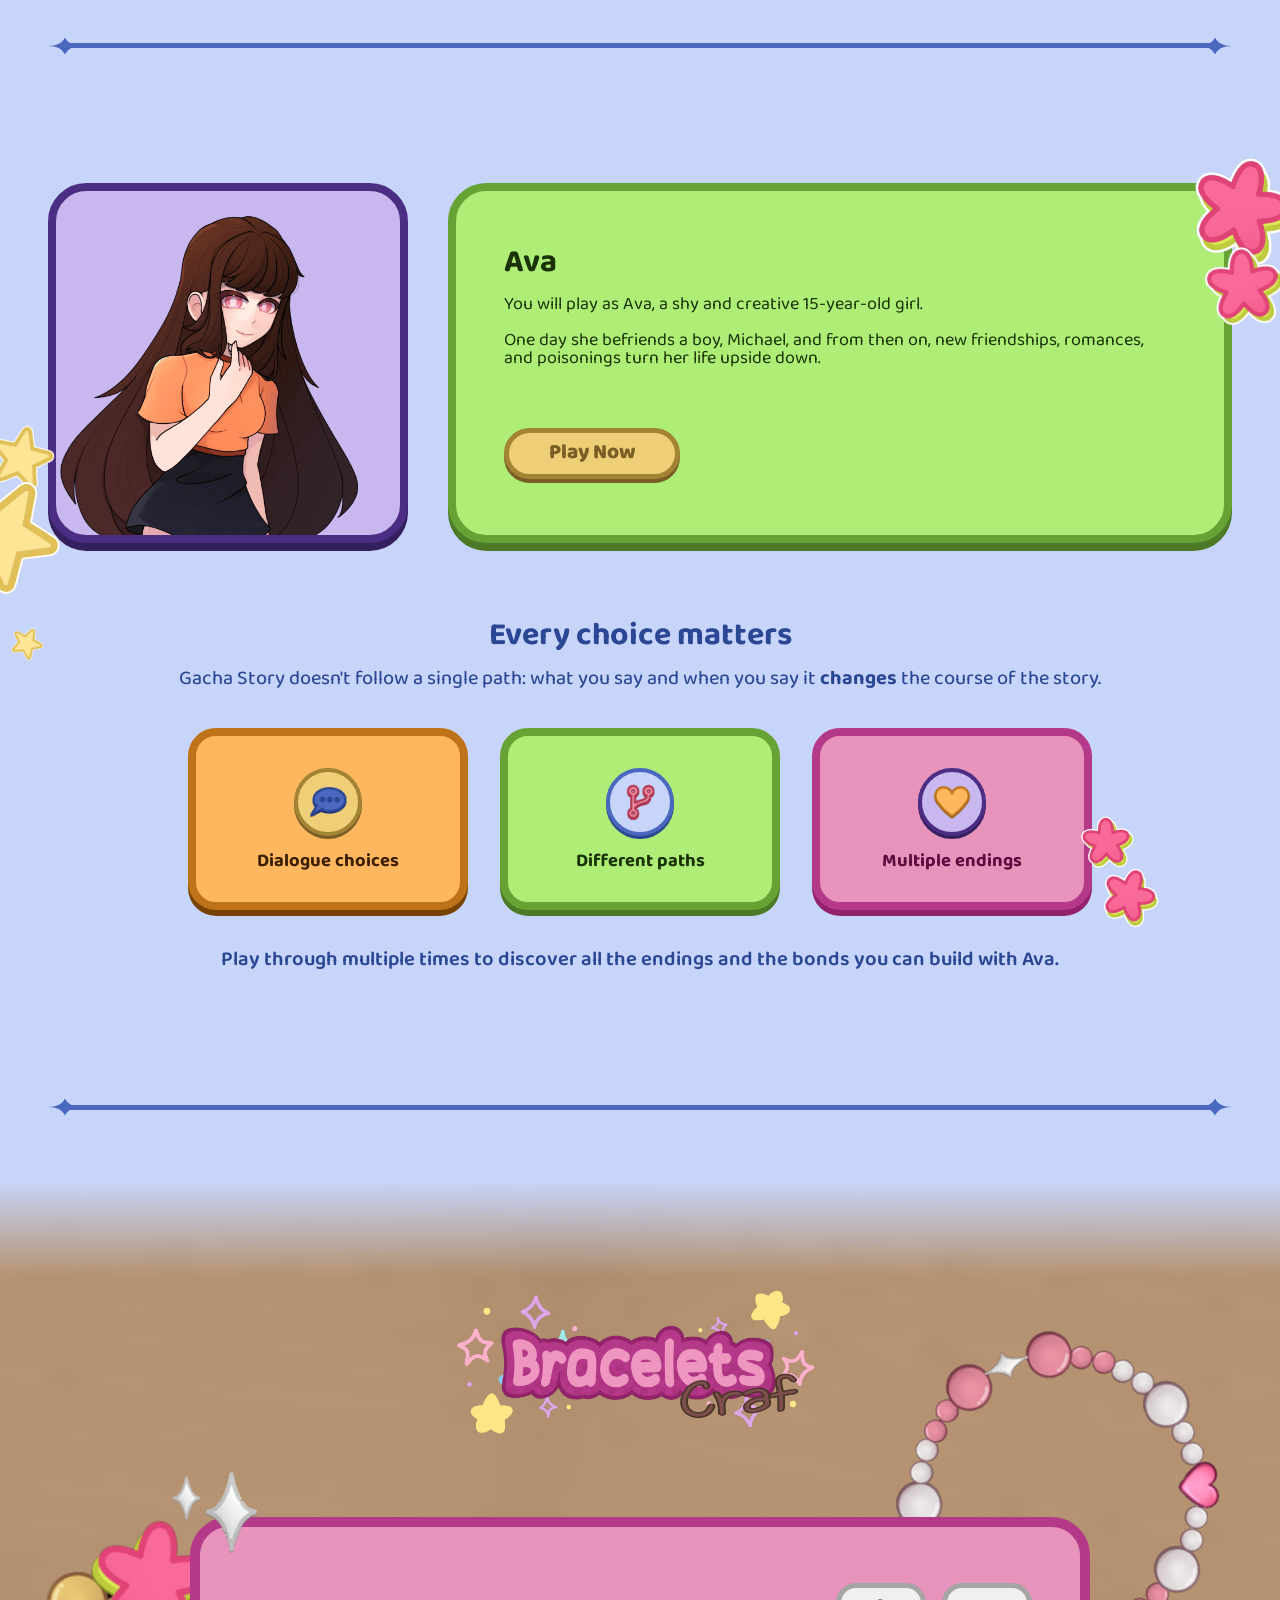
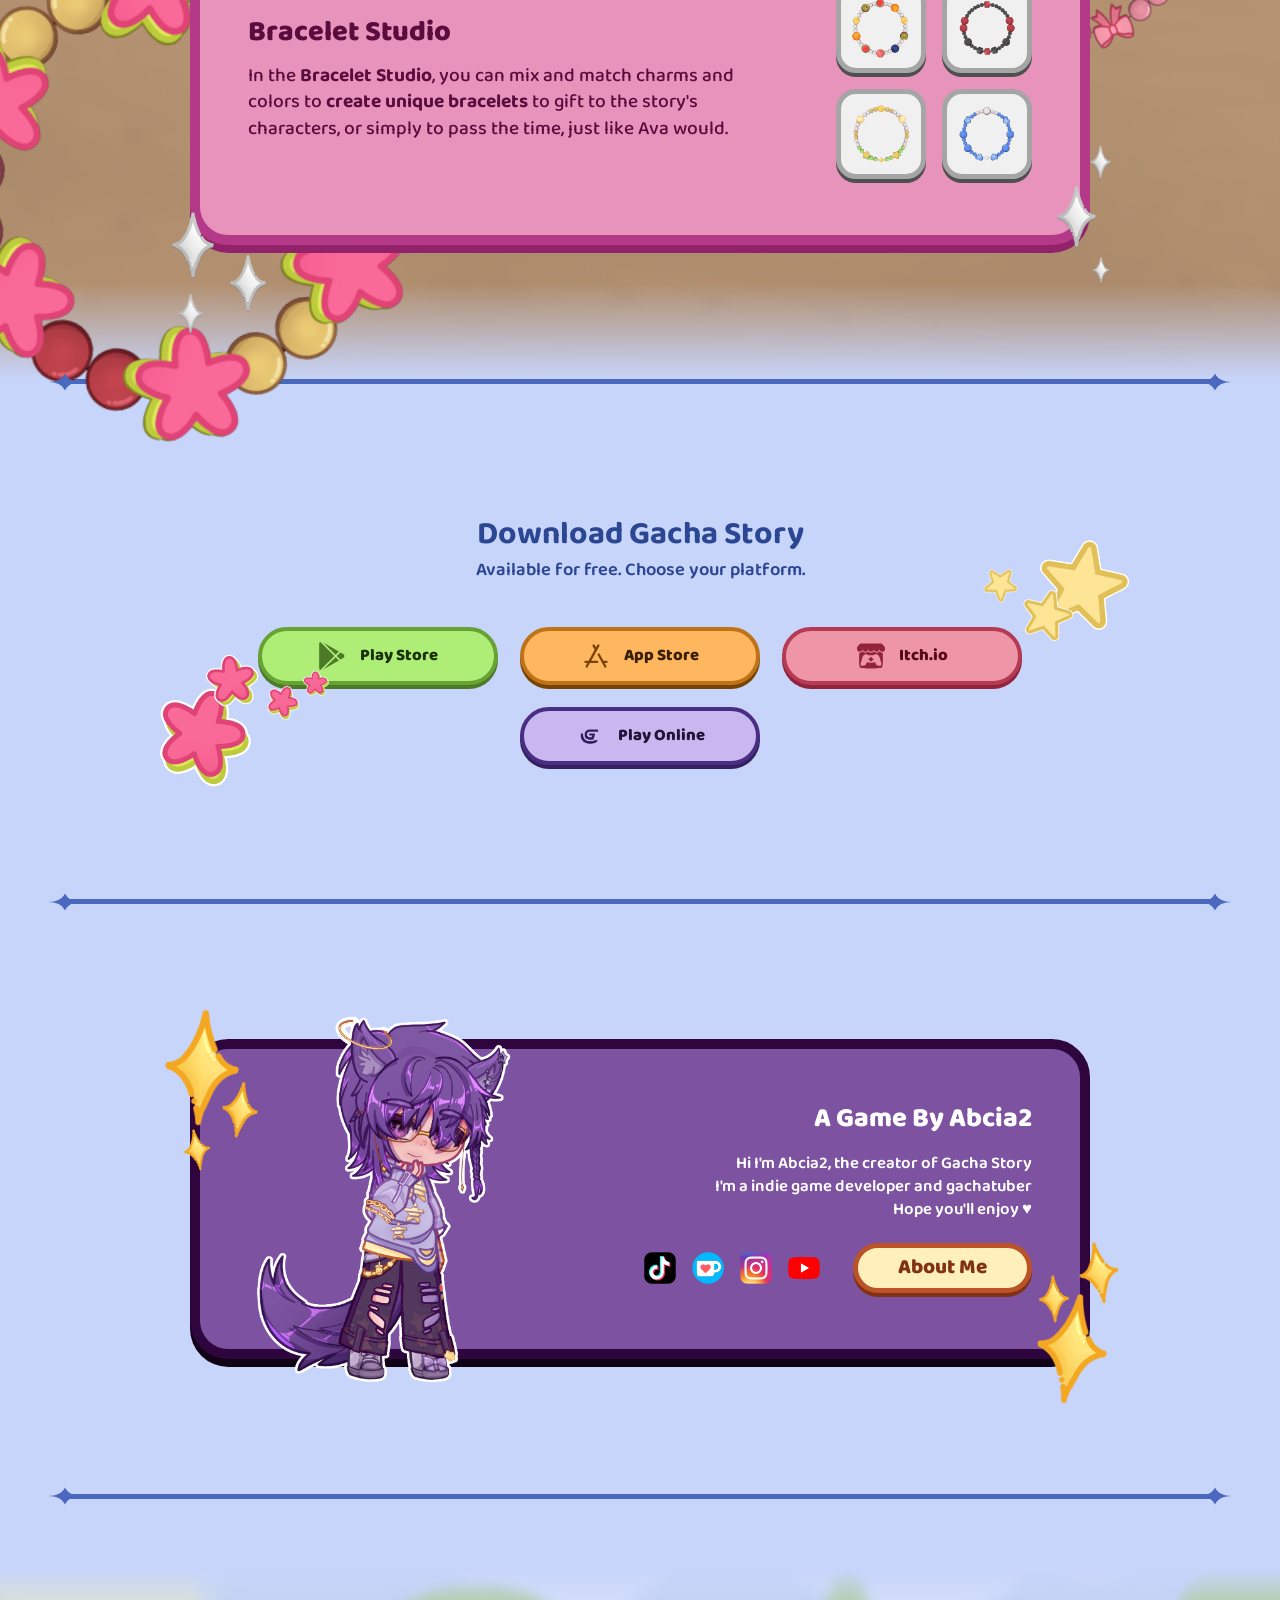
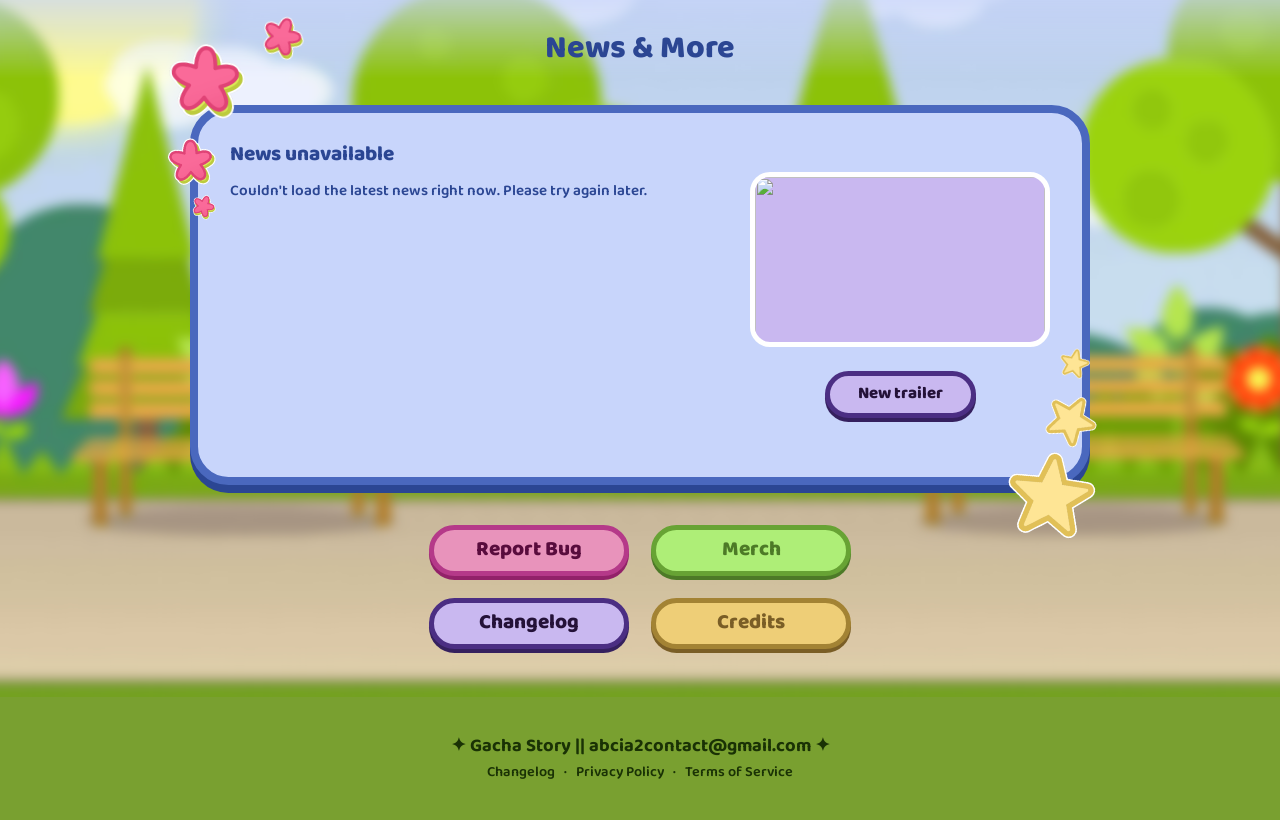
==== commit 13845c37: "trailer" ====
--- a/index.html
+++ b/index.html
@@ -7,8 +7,8 @@
     <title>Gacha Story</title>
     <link rel="stylesheet" href="reset.css?v=2">
     <link rel="stylesheet" href="vars.css?v=2">
-    <link rel="stylesheet" href="style.css?v=2">
-    <link rel="stylesheet" href="decorations.css?v=2">
+    <link rel="stylesheet" href="style.css?v=3">
+    <link rel="stylesheet" href="decorations.css?v=3">
 
     <meta name="description" content="Gacha Story is a romance visual novel in Gacha Life style. Follow Ava through friendship, love, and unexpected twists in a branching, choice-driven story.">
 </head>
@@ -46,6 +46,40 @@
                     onclick="document.getElementById('story_about_con').scrollIntoView({ behavior: 'smooth' })">Discover
                     the Story</button>
             </div>
+        </div>
+    </section>
+
+    <div class="divider">
+        <svg class="divider_sparkle" aria-hidden="true">
+            <use href="assets/sprite.svg#icon-sparkle"></use>
+        </svg>
+        <span class="divider_line"></span>
+        <svg class="divider_sparkle" aria-hidden="true">
+            <use href="assets/sprite.svg#icon-sparkle"></use>
+        </svg>
+    </div>
+
+    <section class="trailer">
+        <div class="trailer_titles_con">
+            <span class="trailer_title">Watch the Trailer</span>
+            <span class="trailer_text">Get a first look at Ava's story.</span>
+        </div>
+
+        <div class="trailer_frame">
+            <div class="trailer_video_con">
+                <iframe class="trailer_video"
+                    src="https://www.youtube-nocookie.com/embed/K3b-SIlNKYo?rel=0"
+                    title="Gacha Story Trailer"
+                    loading="lazy"
+                    allow="accelerometer; autoplay; clipboard-write; encrypted-media; gyroscope; picture-in-picture; web-share"
+                    referrerpolicy="strict-origin-when-cross-origin"
+                    allowfullscreen></iframe>
+            </div>
+
+            <img class="trailer_deco trailer_star trailer_star_1" src="assets/Decorations/Star.png" alt="" aria-hidden="true">
+            <img class="trailer_deco trailer_star trailer_star_2" src="assets/Decorations/Star.png" alt="" aria-hidden="true">
+            <img class="trailer_deco trailer_flower trailer_flower_1" src="assets/Decorations/Flower.png" alt="" aria-hidden="true">
+            <img class="trailer_deco trailer_flower trailer_flower_2" src="assets/Decorations/Flower.png" alt="" aria-hidden="true">
         </div>
     </section>
 
--- a/style.css
+++ b/style.css
@@ -1361,4 +1361,60 @@
 .credits_icon {
     flex-shrink: 0;
     font-size: 1.2em;
-}+}
+/* ============================================
+     TRAILER
+     ============================================ */
+
+.trailer {
+    flex-direction: column;
+    gap: clamp(24px, 4vw, 40px);
+}
+
+.trailer_titles_con {
+    display: flex;
+    flex-direction: column;
+    align-items: center;
+    justify-content: center;
+    text-align: center;
+    gap: clamp(6px, 1.5vw, 10px);
+}
+
+.trailer_title {
+    font-family: "Baloo 2", sans-serif;
+    font-size: 2rem;
+    font-weight: 700;
+    color: var(--blue_shadow);
+}
+
+.trailer_text {
+    font-family: "Baloo 2", sans-serif;
+    font-size: 1.15rem;
+    font-weight: 600;
+    color: var(--blue_shadow);
+}
+
+.trailer_frame {
+    position: relative;
+    width: 100%;
+    max-width: var(--panel-max-width);
+}
+
+.trailer_video_con {
+    position: relative;
+    z-index: 2;
+    width: 100%;
+    aspect-ratio: 16 / 9;
+    overflow: hidden;
+    background: var(--pink_primary);
+    border: clamp(4px, 0.8vw, var(--border_size_med)) solid var(--pink_border);
+    border-radius: clamp(20px, 3vw, 40px);
+    box-shadow: 0 var(--shadow_size_big) 0 var(--pink_shadow);
+}
+
+.trailer_video {
+    display: block;
+    width: 100%;
+    height: 100%;
+    border: 0;
+}
--- a/decorations.css
+++ b/decorations.css
@@ -722,3 +722,51 @@
         transform: rotate(9deg);
     }
 }
+
+/* --------------------------------------------
+     TRAILER: stelle in alto a destra, fiori in basso a sinistra
+     -------------------------------------------- */
+
+.trailer_deco {
+    position: absolute;
+    display: block;
+    pointer-events: none;
+    user-select: none;
+    height: auto;
+    z-index: 3;
+}
+
+.trailer_star_1 {
+    top: -7%;
+    right: -4%;
+    width: clamp(36px, 10%, 90px);
+    transform: rotate(-10deg);
+}
+
+.trailer_star_2 {
+    top: 10%;
+    right: -5.5%;
+    width: clamp(16px, 4.5%, 40px);
+    transform: rotate(14deg);
+}
+
+.trailer_flower_1 {
+    bottom: -8%;
+    left: -4%;
+    width: clamp(36px, 10%, 90px);
+    transform: rotate(10deg);
+}
+
+.trailer_flower_2 {
+    bottom: 12%;
+    left: -5%;
+    width: clamp(16px, 4.5%, 40px);
+    transform: rotate(-14deg);
+}
+
+@media (max-width: 640px) {
+    .trailer_star_2,
+    .trailer_flower_2 {
+        display: none;
+    }
+}
